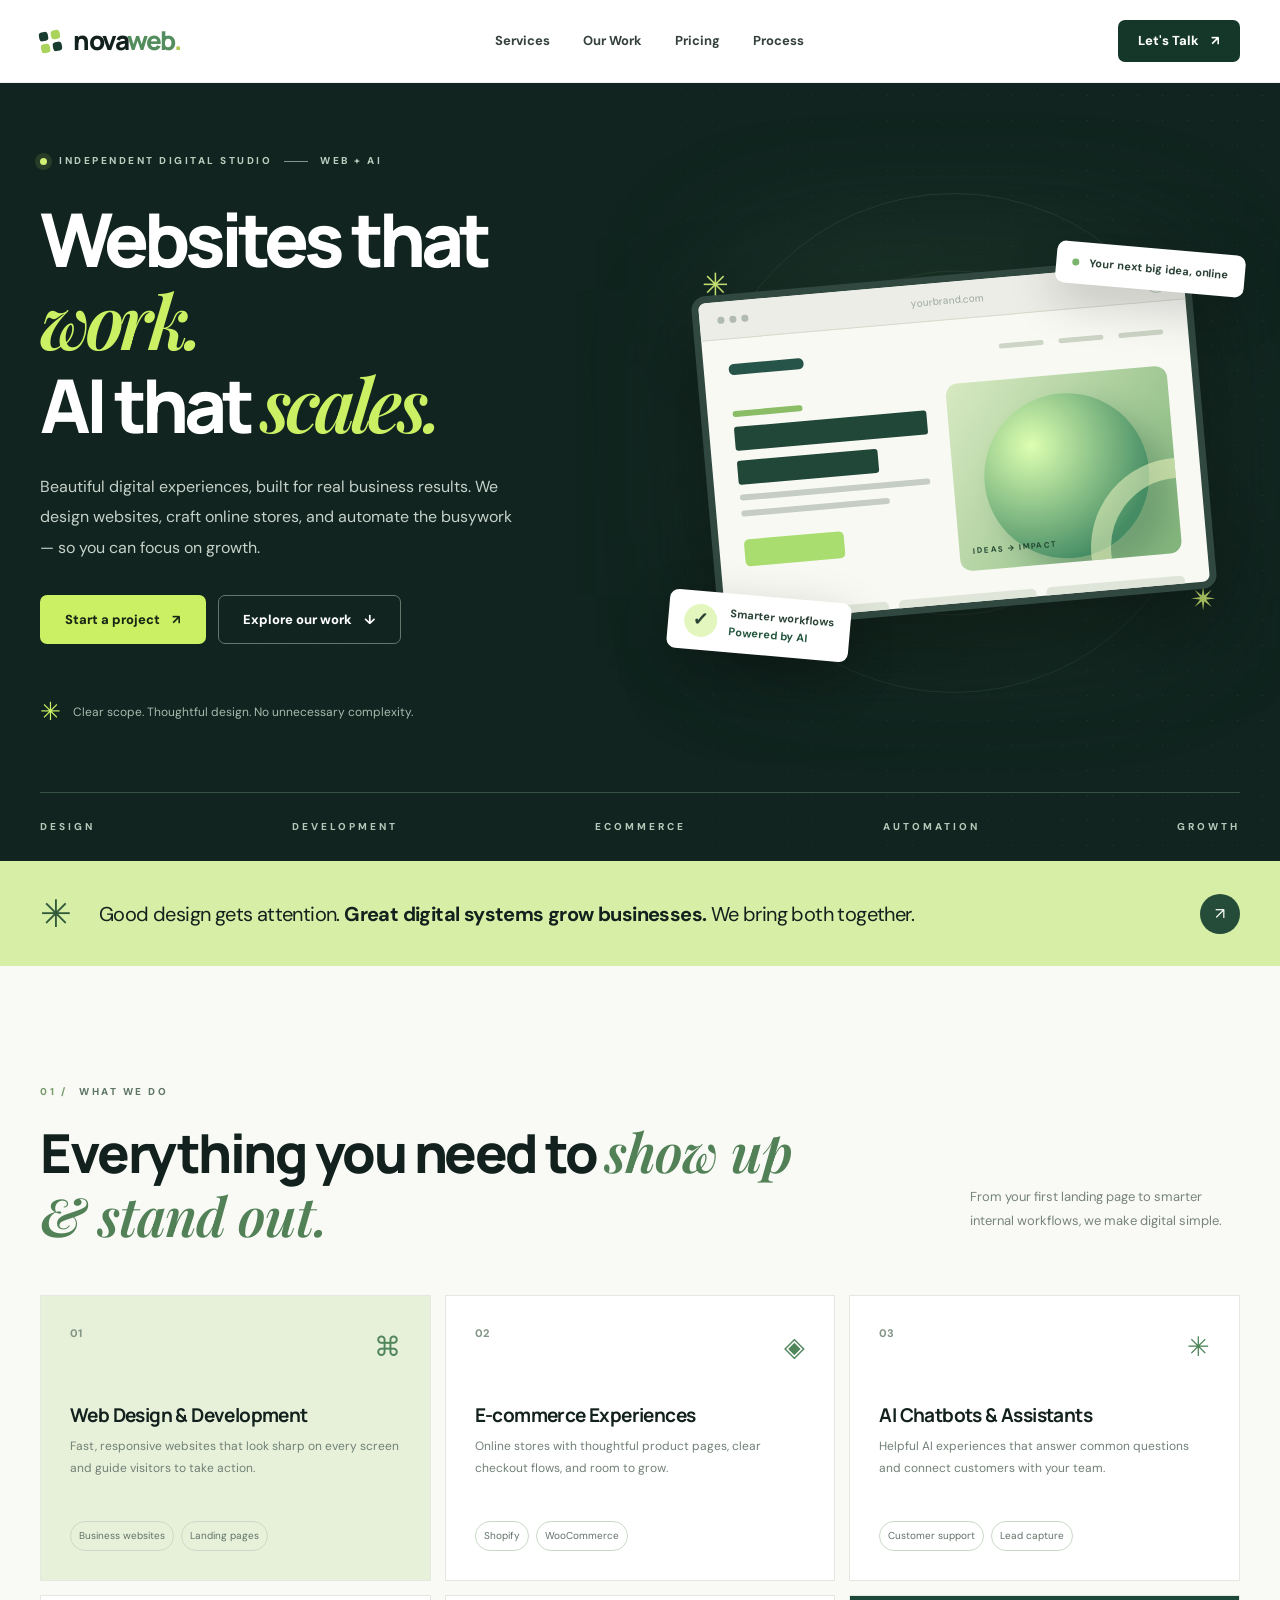
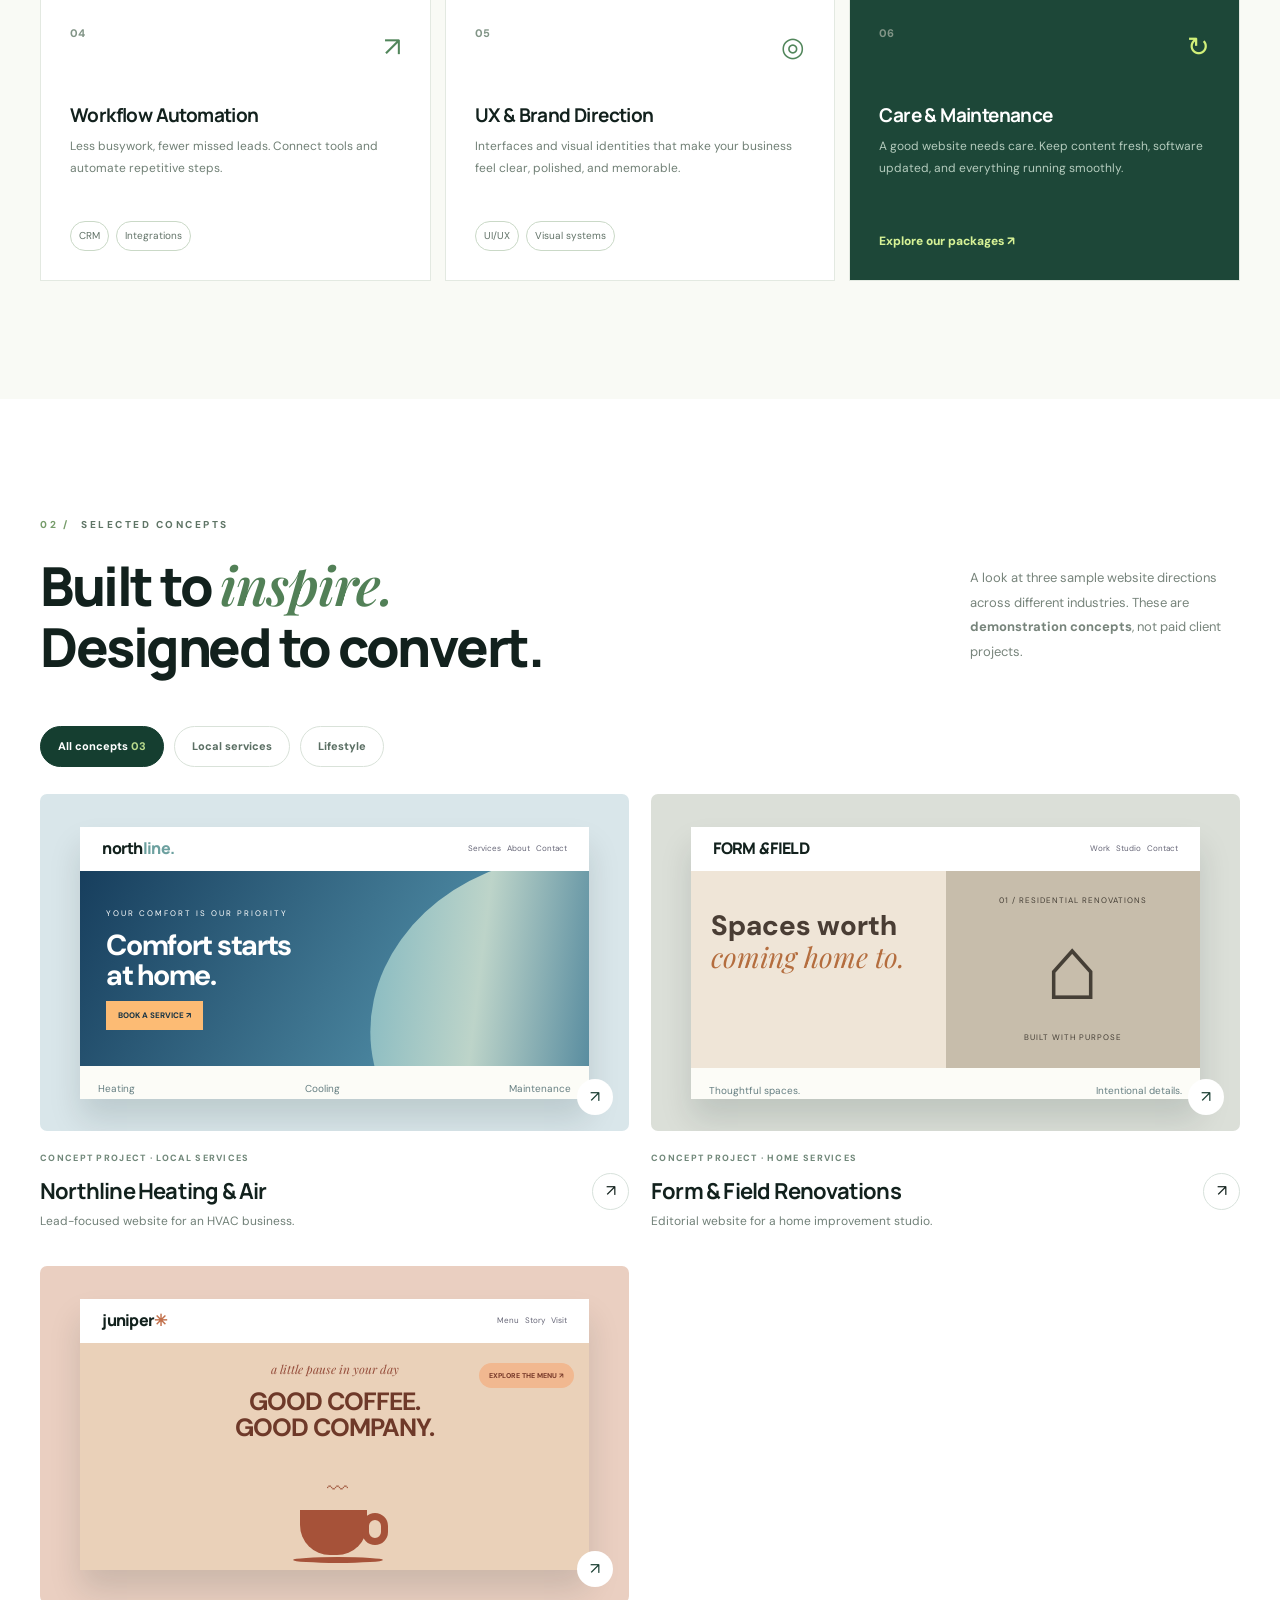
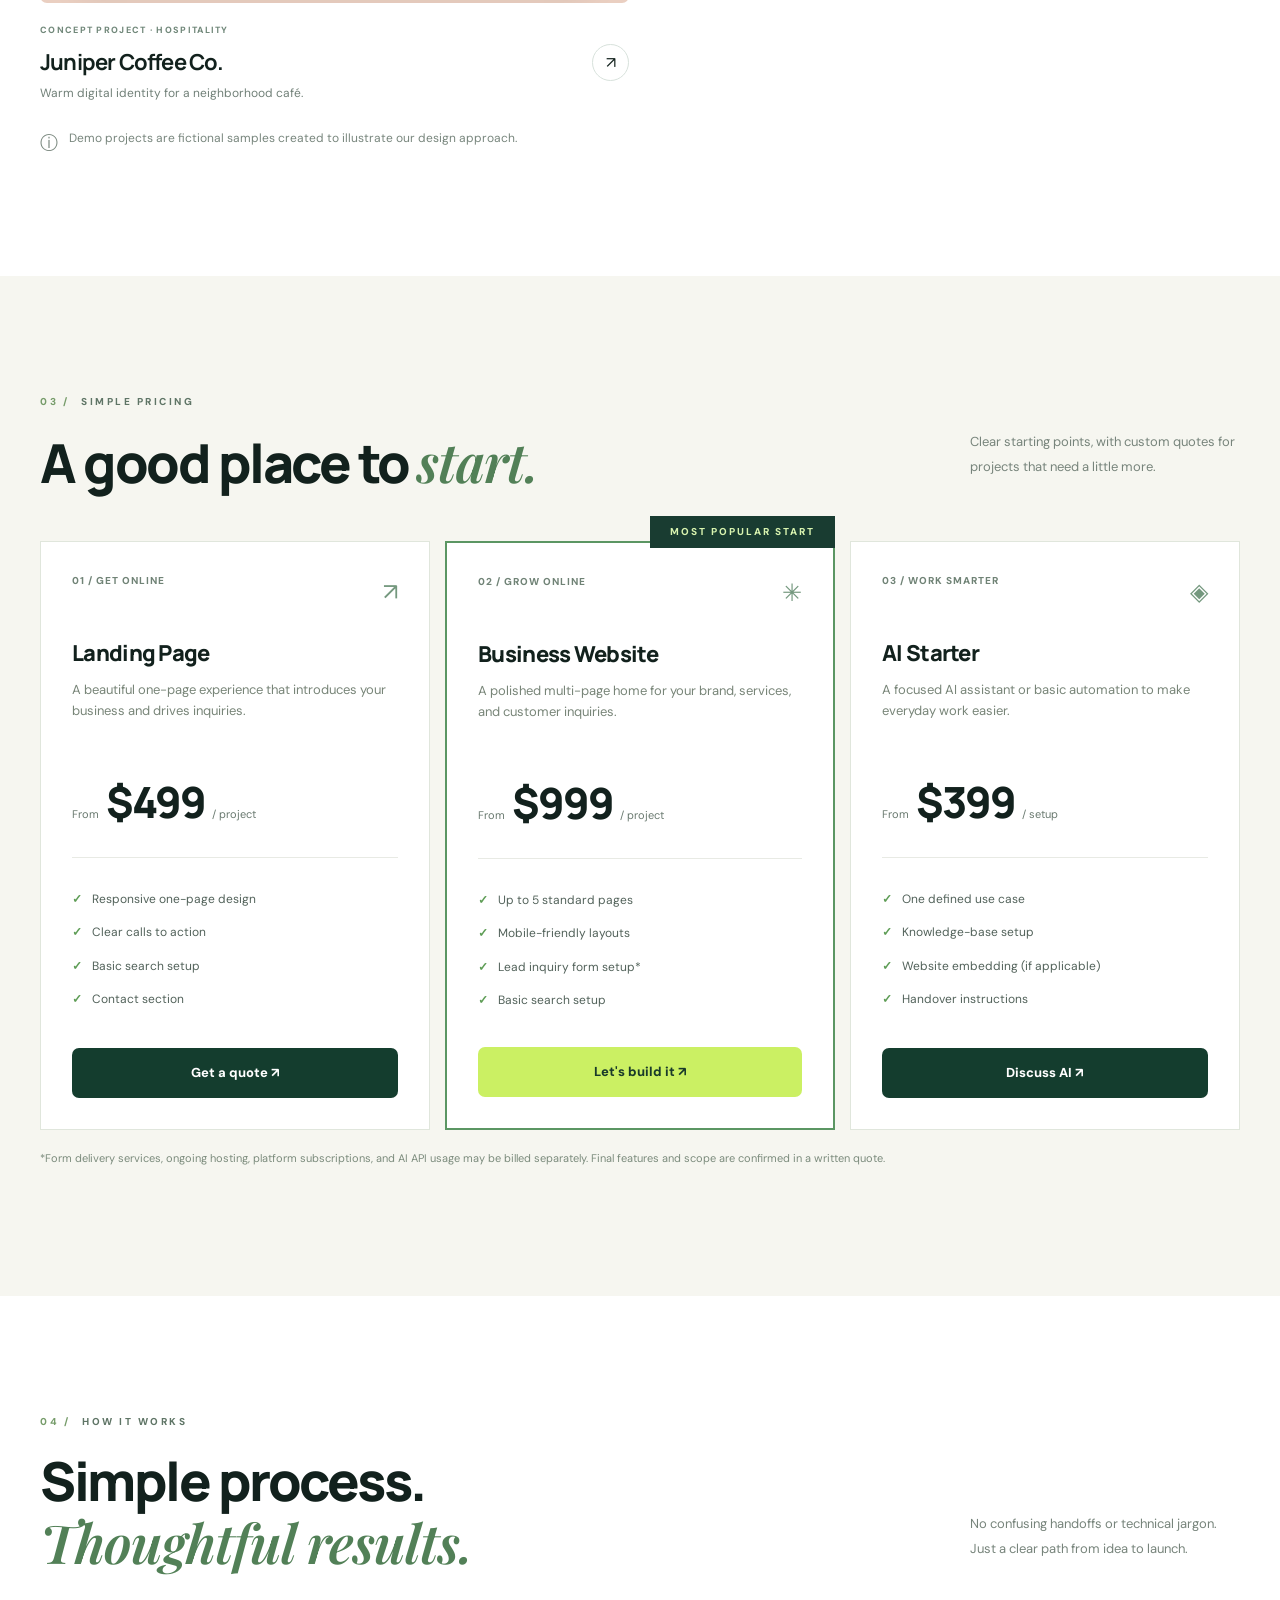
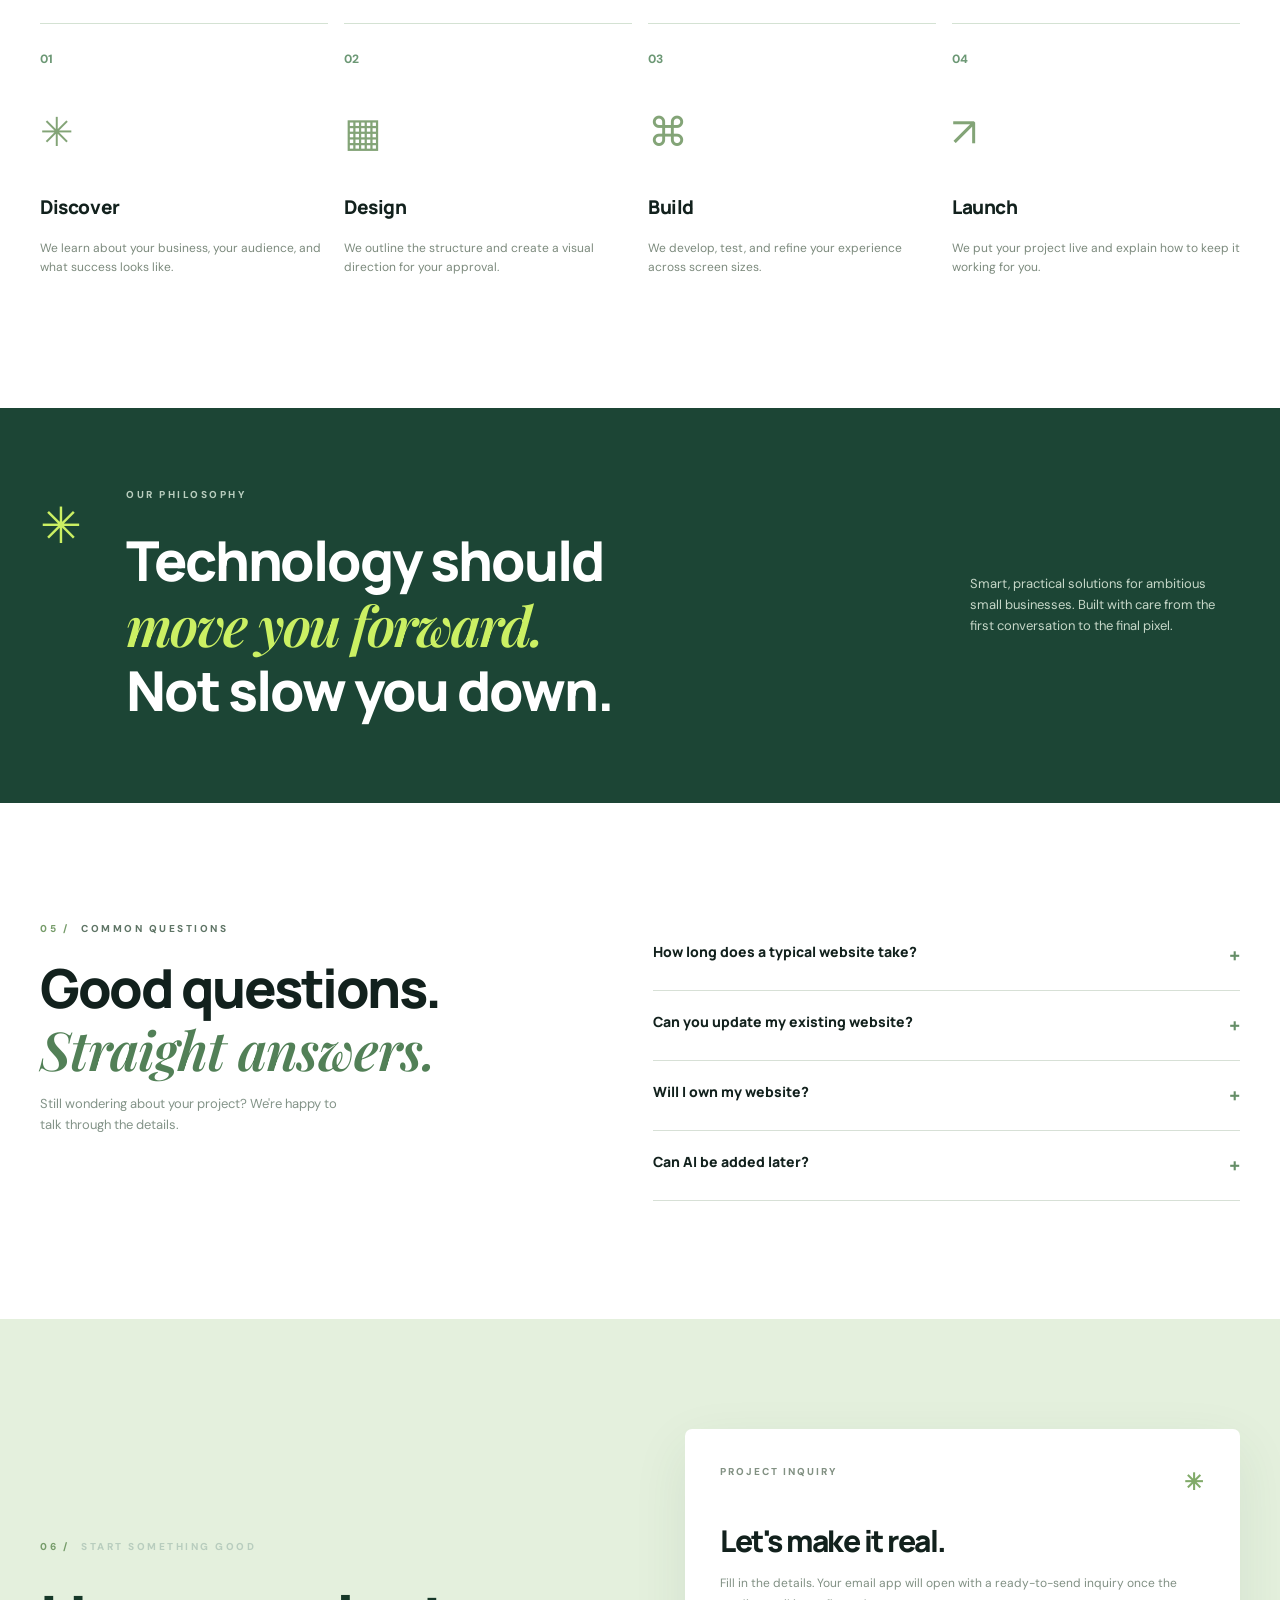
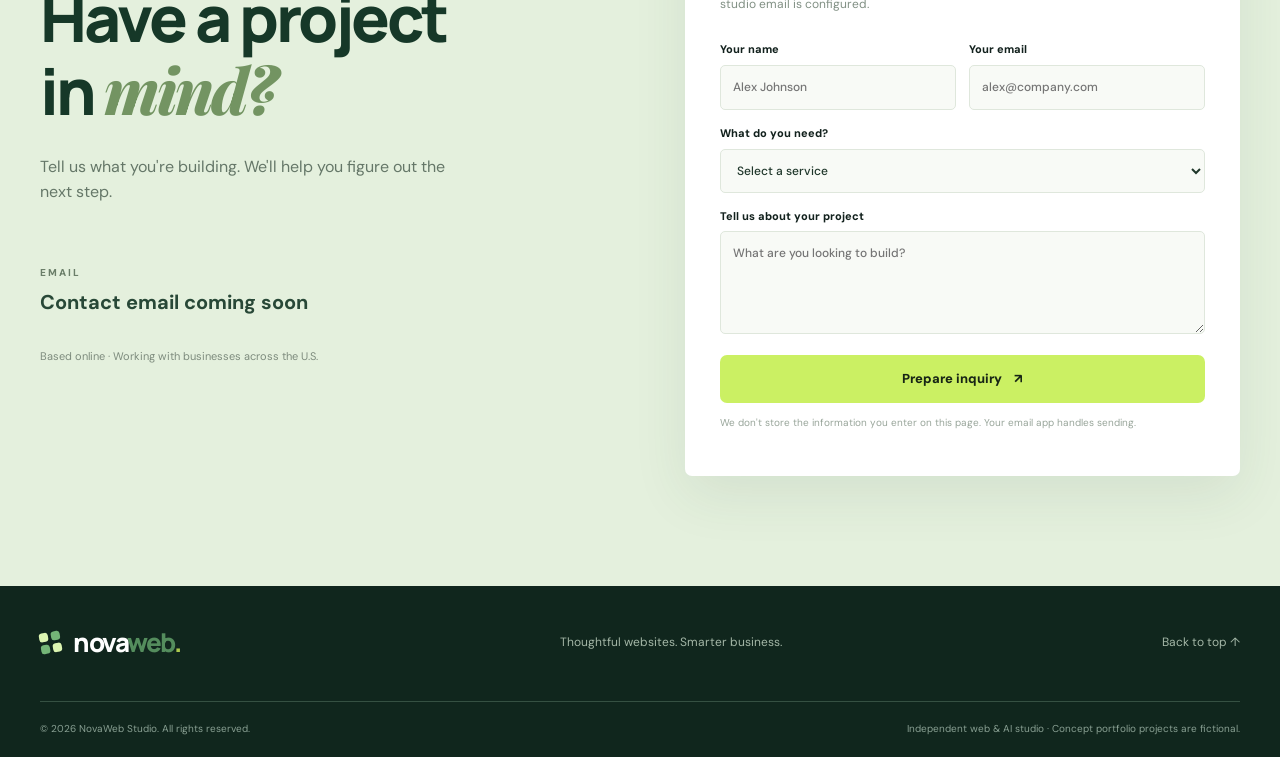
==== index.html @ a2decf8e "Add files via upload" ====
<!DOCTYPE html>
<html lang="en">
<head>
  <meta charset="UTF-8" />
  <meta name="viewport" content="width=device-width, initial-scale=1" />
  <meta name="theme-color" content="#10171a" />
  <meta name="description" content="NovaWeb Studio builds conversion-focused websites, e-commerce experiences, and thoughtful AI automations for growing businesses." />
  <meta property="og:title" content="NovaWeb Studio — Web Design & AI Solutions" />
  <meta property="og:description" content="Websites that work. AI that scales. Explore our services and concept portfolio." />
  <meta property="og:type" content="website" />
  <title>NovaWeb Studio — Web Design & AI Solutions</title>
  <link rel="icon" href="favicon.svg" type="image/svg+xml" />
  <link rel="stylesheet" href="styles.css" />
  <script src="studio-config.js" defer></script>
  <script src="script.js" defer></script>
</head>
<body>
  <a class="skip-link" href="#main">Skip to content</a>
  <header class="site-header" id="top">
    <div class="container header-inner">
      <a href="#top" class="brand" aria-label="NovaWeb Studio home">
        <span class="brand-mark" aria-hidden="true"><span></span><span></span><span></span><span></span></span>
        <span>nova<span class="brand-highlight">web</span><span class="brand-dot">.</span></span>
      </a>
      <nav class="desktop-nav" aria-label="Main navigation">
        <a href="#services">Services</a><a href="#work">Our Work</a><a href="#pricing">Pricing</a><a href="#process">Process</a>
      </nav>
      <a class="btn btn-dark btn-sm header-cta" href="#contact">Let's Talk <span aria-hidden="true">↗</span></a>
      <button class="menu-toggle" type="button" aria-controls="mobile-menu" aria-expanded="false" aria-label="Open navigation"><span></span><span></span><span></span></button>
    </div>
    <nav class="mobile-menu" id="mobile-menu" aria-label="Mobile navigation" hidden>
      <a href="#services">Services</a><a href="#work">Our Work</a><a href="#pricing">Pricing</a><a href="#process">Process</a><a href="#contact">Contact</a>
    </nav>
  </header>

  <main id="main">
    <section class="hero" aria-labelledby="hero-title">
      <div class="hero-noise"></div>
      <div class="container hero-grid">
        <div class="hero-copy">
          <div class="eyebrow eyebrow-light"><span class="pulse-dot"></span> INDEPENDENT DIGITAL STUDIO <span class="eyebrow-line"></span> WEB + AI</div>
          <h1 id="hero-title">Websites that <em>work.</em><br />AI that <em>scales.</em></h1>
          <p>Beautiful digital experiences, built for real business results. We design websites, craft online stores, and automate the busywork — so you can focus on growth.</p>
          <div class="hero-actions">
            <a class="btn btn-lime" href="#contact">Start a project <span aria-hidden="true">↗</span></a>
            <a class="btn btn-outline-light" href="#work">Explore our work <span aria-hidden="true">↓</span></a>
          </div>
          <div class="hero-proof"><span class="hero-proof-icon">✳</span><span>Clear scope. Thoughtful design. No unnecessary complexity.</span></div>
        </div>
        <div class="hero-art" aria-label="Illustration of a website and automation dashboard" role="img">
          <div class="orbit orbit-1"></div><div class="orbit orbit-2"></div><div class="art-glow"></div>
          <div class="floating-label label-one"><span class="small-dot"></span> Your next big idea, online</div>
          <div class="mock-browser">
            <div class="browser-top"><span class="browser-lights"><i></i><i></i><i></i></span><span class="browser-address">yourbrand.com</span><span class="browser-circle">↗</span></div>
            <div class="mock-body">
              <div class="mock-nav"><span class="mock-logo"></span><span></span><span></span><span></span></div>
              <div class="mock-main">
                <div class="mock-column"><div class="mock-kicker"></div><div class="mock-big-line"></div><div class="mock-big-line short"></div><div class="mock-caption"></div><div class="mock-caption small"></div><div class="mock-button"></div></div>
                <div class="mock-design"><div class="mock-sphere"></div><div class="mock-ring"></div><span class="mock-sticker">IDEAS → IMPACT</span></div>
              </div>
              <div class="mock-bottom"><span></span><span></span><span></span></div>
            </div>
          </div>
          <div class="floating-label label-two"><span class="check-circle">✓</span><span>Smarter workflows<br /><strong>Powered by AI</strong></span></div>
          <div class="art-small-star star-one">✳</div><div class="art-small-star star-two">✴</div>
        </div>
      </div>
      <div class="container hero-footer"><span>DESIGN</span><span>DEVELOPMENT</span><span>ECOMMERCE</span><span>AUTOMATION</span><span>GROWTH</span></div>
    </section>

    <section class="intro-strip" aria-label="Our approach"><div class="container intro-strip-inner"><span class="intro-asterisk">✳</span><p>Good design gets attention. <strong>Great digital systems grow businesses.</strong> We bring both together.</p><a href="#services" aria-label="Explore services">↗</a></div></section>

    <section class="section services" id="services" aria-labelledby="services-title">
      <div class="container"><div class="section-heading"><div><div class="eyebrow"><span class="section-index">01 /</span> WHAT WE DO</div><h2 id="services-title">Everything you need to <span class="serif-accent">show up & stand out.</span></h2></div><p>From your first landing page to smarter internal workflows, we make digital simple.</p></div>
        <div class="services-grid">
          <article class="service-card card-tint"><div class="service-top"><span class="service-num">01</span><span class="service-icon">⌘</span></div><h3>Web Design & Development</h3><p>Fast, responsive websites that look sharp on every screen and guide visitors to take action.</p><span class="service-tags"><span>Business websites</span><span>Landing pages</span></span></article>
          <article class="service-card"><div class="service-top"><span class="service-num">02</span><span class="service-icon">◈</span></div><h3>E-commerce Experiences</h3><p>Online stores with thoughtful product pages, clear checkout flows, and room to grow.</p><span class="service-tags"><span>Shopify</span><span>WooCommerce</span></span></article>
          <article class="service-card"><div class="service-top"><span class="service-num">03</span><span class="service-icon">✳</span></div><h3>AI Chatbots & Assistants</h3><p>Helpful AI experiences that answer common questions and connect customers with your team.</p><span class="service-tags"><span>Customer support</span><span>Lead capture</span></span></article>
          <article class="service-card"><div class="service-top"><span class="service-num">04</span><span class="service-icon">↗</span></div><h3>Workflow Automation</h3><p>Less busywork, fewer missed leads. Connect tools and automate repetitive steps.</p><span class="service-tags"><span>CRM</span><span>Integrations</span></span></article>
          <article class="service-card"><div class="service-top"><span class="service-num">05</span><span class="service-icon">◎</span></div><h3>UX & Brand Direction</h3><p>Interfaces and visual identities that make your business feel clear, polished, and memorable.</p><span class="service-tags"><span>UI/UX</span><span>Visual systems</span></span></article>
          <article class="service-card service-card-feature"><div class="service-top"><span class="service-num">06</span><span class="service-icon">↻</span></div><h3>Care & Maintenance</h3><p>A good website needs care. Keep content fresh, software updated, and everything running smoothly.</p><a href="#pricing">Explore our packages <span aria-hidden="true">↗</span></a></article>
        </div>
      </div>
    </section>

    <section class="section work-section" id="work" aria-labelledby="work-title">
      <div class="container"><div class="section-heading work-heading"><div><div class="eyebrow"><span class="section-index">02 /</span> SELECTED CONCEPTS</div><h2 id="work-title">Built to <span class="serif-accent">inspire.</span><br />Designed to convert.</h2></div><p>A look at three sample website directions across different industries. These are <strong>demonstration concepts</strong>, not paid client projects.</p></div>
      <div class="filter-bar" aria-label="Filter portfolio"><button class="filter-btn active" type="button" data-filter="all" aria-pressed="true">All concepts <span>03</span></button><button class="filter-btn" type="button" data-filter="service" aria-pressed="false">Local services</button><button class="filter-btn" type="button" data-filter="lifestyle" aria-pressed="false">Lifestyle</button></div>
      <div class="work-grid">
        <article class="project" data-category="service"><a href="demos/hvac.html" target="_blank" rel="noopener" class="project-visual visual-hvac" aria-label="Open Northline HVAC concept demo"><div class="preview-window"><div class="preview-nav"><span class="preview-logo">north<span>line.</span></span><span class="preview-links">Services &nbsp; About &nbsp; Contact</span></div><div class="preview-hvac-photo"><div class="preview-hvac-shape"></div><div class="preview-hvac-content"><span>YOUR COMFORT IS OUR PRIORITY</span><strong>Comfort starts<br />at home.</strong><span class="preview-pill">BOOK A SERVICE ↗</span></div></div><div class="preview-mini-footer"><span>Heating</span><span>Cooling</span><span>Maintenance</span></div></div><span class="project-go">↗</span></a><div class="project-meta"><div><div class="project-label">CONCEPT PROJECT · LOCAL SERVICES</div><h3>Northline Heating & Air</h3><p>Lead-focused website for an HVAC business.</p></div><a class="project-link" href="demos/hvac.html" target="_blank" rel="noopener" aria-label="Open Northline demo">↗</a></div></article>
        <article class="project" data-category="service"><a href="demos/contractor.html" target="_blank" rel="noopener" class="project-visual visual-builder" aria-label="Open Form & Field concept demo"><div class="preview-window contractor-window"><div class="preview-nav"><span class="preview-logo contractor-logo">FORM <em>&</em> FIELD</span><span class="preview-links">Work &nbsp; Studio &nbsp; Contact</span></div><div class="builder-preview"><div class="builder-big">Spaces worth<br /><i>coming home to.</i></div><div class="builder-box"><span>01 / RESIDENTIAL RENOVATIONS</span><span class="builder-drawing">⌂</span><span>BUILT WITH PURPOSE</span></div></div><div class="preview-mini-footer"><span>Thoughtful spaces.</span><span>Intentional details.</span></div></div><span class="project-go">↗</span></a><div class="project-meta"><div><div class="project-label">CONCEPT PROJECT · HOME SERVICES</div><h3>Form & Field Renovations</h3><p>Editorial website for a home improvement studio.</p></div><a class="project-link" href="demos/contractor.html" target="_blank" rel="noopener" aria-label="Open Form and Field demo">↗</a></div></article>
        <article class="project" data-category="lifestyle"><a href="demos/cafe.html" target="_blank" rel="noopener" class="project-visual visual-cafe" aria-label="Open Juniper Coffee concept demo"><div class="preview-window cafe-window"><div class="preview-nav"><span class="preview-logo cafe-logo">juniper<span>✳</span></span><span class="preview-links">Menu &nbsp; Story &nbsp; Visit</span></div><div class="cafe-preview"><span class="cafe-script">a little pause in your day</span><strong>GOOD COFFEE.<br />GOOD COMPANY.</strong><div class="cafe-cup"><div class="cafe-steam">〰</div><div class="cup-main"></div><div class="cup-handle"></div><div class="cup-saucer"></div></div><span class="cafe-pill">EXPLORE THE MENU ↗</span></div></div><span class="project-go">↗</span></a><div class="project-meta"><div><div class="project-label">CONCEPT PROJECT · HOSPITALITY</div><h3>Juniper Coffee Co.</h3><p>Warm digital identity for a neighborhood café.</p></div><a class="project-link" href="demos/cafe.html" target="_blank" rel="noopener" aria-label="Open Juniper demo">↗</a></div></article>
      </div>
      <div class="work-note"><span class="work-note-icon">ⓘ</span> Demo projects are fictional samples created to illustrate our design approach.</div></div>
    </section>

    <section class="section pricing-section" id="pricing" aria-labelledby="pricing-title"><div class="container"><div class="section-heading"><div><div class="eyebrow"><span class="section-index">03 /</span> SIMPLE PRICING</div><h2 id="pricing-title">A good place to <span class="serif-accent">start.</span></h2></div><p>Clear starting points, with custom quotes for projects that need a little more.</p></div>
        <div class="pricing-grid">
          <article class="price-card"><div class="price-top"><span class="price-category">01 / GET ONLINE</span><span class="price-icon">↗</span></div><h3>Landing Page</h3><p class="price-desc">A beautiful one-page experience that introduces your business and drives inquiries.</p><div class="price"><span>From</span><strong>$499</strong><span>/ project</span></div><ul><li>Responsive one-page design</li><li>Clear calls to action</li><li>Basic search setup</li><li>Contact section</li></ul><a href="#contact" class="btn btn-price">Get a quote ↗</a></article>
          <article class="price-card featured"><div class="featured-label">MOST POPULAR START</div><div class="price-top"><span class="price-category">02 / GROW ONLINE</span><span class="price-icon">✳</span></div><h3>Business Website</h3><p class="price-desc">A polished multi-page home for your brand, services, and customer inquiries.</p><div class="price"><span>From</span><strong>$999</strong><span>/ project</span></div><ul><li>Up to 5 standard pages</li><li>Mobile-friendly layouts</li><li>Lead inquiry form setup*</li><li>Basic search setup</li></ul><a href="#contact" class="btn btn-price btn-lime">Let's build it ↗</a></article>
          <article class="price-card"><div class="price-top"><span class="price-category">03 / WORK SMARTER</span><span class="price-icon">◈</span></div><h3>AI Starter</h3><p class="price-desc">A focused AI assistant or basic automation to make everyday work easier.</p><div class="price"><span>From</span><strong>$399</strong><span>/ setup</span></div><ul><li>One defined use case</li><li>Knowledge-base setup</li><li>Website embedding (if applicable)</li><li>Handover instructions</li></ul><a href="#contact" class="btn btn-price">Discuss AI ↗</a></article>
        </div><p class="pricing-footnote">*Form delivery services, ongoing hosting, platform subscriptions, and AI API usage may be billed separately. Final features and scope are confirmed in a written quote.</p>
      </div></section>

    <section class="section process-section" id="process" aria-labelledby="process-title"><div class="container"><div class="section-heading"><div><div class="eyebrow"><span class="section-index">04 /</span> HOW IT WORKS</div><h2 id="process-title">Simple process.<br /><span class="serif-accent">Thoughtful results.</span></h2></div><p>No confusing handoffs or technical jargon. Just a clear path from idea to launch.</p></div><div class="steps-grid">
      <div class="step"><span class="step-number">01</span><span class="step-symbol">✳</span><h3>Discover</h3><p>We learn about your business, your audience, and what success looks like.</p></div>
      <div class="step"><span class="step-number">02</span><span class="step-symbol">▦</span><h3>Design</h3><p>We outline the structure and create a visual direction for your approval.</p></div>
      <div class="step"><span class="step-number">03</span><span class="step-symbol">⌘</span><h3>Build</h3><p>We develop, test, and refine your experience across screen sizes.</p></div>
      <div class="step"><span class="step-number">04</span><span class="step-symbol">↗</span><h3>Launch</h3><p>We put your project live and explain how to keep it working for you.</p></div>
    </div></div></section>

    <section class="statement-section"><div class="container statement-inner"><span class="statement-decoration">✳</span><div><div class="eyebrow eyebrow-light">OUR PHILOSOPHY</div><h2>Technology should<br /><em>move you forward.</em><br />Not slow you down.</h2></div><p>Smart, practical solutions for ambitious small businesses. Built with care from the first conversation to the final pixel.</p></div></section>

    <section class="section faq-section" id="faq"><div class="container faq-grid"><div><div class="eyebrow"><span class="section-index">05 /</span> COMMON QUESTIONS</div><h2>Good questions.<br /><span class="serif-accent">Straight answers.</span></h2><p>Still wondering about your project? We're happy to talk through the details.</p></div><div class="faq-items"><details><summary>How long does a typical website take? <span>+</span></summary><p>A basic landing page may take around 1–2 weeks after we receive your content and feedback. A larger website needs more time. The actual timeline is confirmed before work starts.</p></details><details><summary>Can you update my existing website? <span>+</span></summary><p>Yes. We can review your current setup and propose improvements, redesigns, or maintenance work.</p></details><details><summary>Will I own my website? <span>+</span></summary><p>Ownership, hosting, licenses, and access are agreed upon before the project begins. We aim for transparent handovers.</p></details><details><summary>Can AI be added later? <span>+</span></summary><p>Often, yes. We can start with a website and explore AI assistants or automations when there is a clear business use case.</p></details></div></div></section>

    <section class="contact-section" id="contact" aria-labelledby="contact-title"><div class="container contact-grid"><div class="contact-copy"><div class="eyebrow eyebrow-light"><span class="section-index">06 /</span> START SOMETHING GOOD</div><h2 id="contact-title">Have a project<br />in <em>mind?</em></h2><p>Tell us what you're building. We'll help you figure out the next step.</p><div class="contact-detail"><span class="contact-detail-label">EMAIL</span><a class="contact-email" data-studio-email href="#contact">Contact email coming soon</a></div><div class="contact-small">Based online · Working with businesses across the U.S.</div></div>
      <div class="contact-form-card"><div class="form-top"><span>PROJECT INQUIRY</span><span>✳</span></div><h3>Let's make it real.</h3><p class="form-explainer">Fill in the details. Your email app will open with a ready-to-send inquiry once the studio email is configured.</p><form id="inquiry-form" novalidate><div class="field-grid"><label>Your name <input type="text" name="name" placeholder="Alex Johnson" required maxlength="120" autocomplete="name" /></label><label>Your email <input type="email" name="email" placeholder="alex@company.com" required maxlength="254" autocomplete="email" /></label></div><label>What do you need? <select name="service" required><option value="">Select a service</option><option>Business website</option><option>Landing page</option><option>E-commerce</option><option>AI chatbot</option><option>Automation</option><option>Other / not sure</option></select></label><label>Tell us about your project <textarea name="details" rows="4" placeholder="What are you looking to build?" required maxlength="3000"></textarea></label><button type="submit" class="btn btn-lime form-submit">Prepare inquiry <span aria-hidden="true">↗</span></button><div class="form-status" id="form-status" role="status" aria-live="polite"></div></form><p class="form-disclaimer">We don't store the information you enter on this page. Your email app handles sending.</p></div></div></section>
  </main>

  <footer class="site-footer"><div class="container footer-top"><a href="#top" class="brand brand-footer"><span class="brand-mark" aria-hidden="true"><span></span><span></span><span></span><span></span></span><span>nova<span class="brand-highlight">web</span><span class="brand-dot">.</span></span></a><span>Thoughtful websites. Smarter business.</span><a href="#top" class="back-top">Back to top ↑</a></div><div class="container footer-bottom"><span>© <span id="year">2026</span> NovaWeb Studio. All rights reserved.</span><span>Independent web & AI studio · Concept portfolio projects are fictional.</span></div></footer>
</body>
</html>
---- styles.css ----
@import url('https://fonts.googleapis.com/css2?family=DM+Sans:wght@400;500;600;700;800&family=Manrope:wght@400;500;600;700;800&family=Playfair+Display:ital,wght@1,600&display=swap');
:root{--ink:#12211d;--muted:#63716d;--border:#dce1dd;--cream:#f6f6f0;--lime:#cbf063;--green:#21493d;--dark:#11241f;--white:#fff;--max:1200px}*{box-sizing:border-box}html{scroll-behavior:smooth}body{margin:0;background:#fff;color:var(--ink);font-family:'DM Sans',Arial,sans-serif;font-size:16px;line-height:1.6;-webkit-font-smoothing:antialiased}a{color:inherit;text-decoration:none}button,input,select,textarea{font:inherit}button{cursor:pointer}button:focus-visible,a:focus-visible,input:focus-visible,textarea:focus-visible,select:focus-visible{outline:3px solid #73a9f4;outline-offset:3px}img{max-width:100%}.container{width:min(var(--max),calc(100% - 72px));margin:auto}.skip-link{position:absolute;top:-60px;left:20px;z-index:100;background:var(--lime);padding:12px}.skip-link:focus{top:10px}.site-header{position:sticky;top:0;z-index:30;background:#fff;transition:box-shadow .25s;border-bottom:1px solid #edf0ec}.header-scrolled{box-shadow:0 8px 30px #11241f15}.header-inner{min-height:82px;display:flex;justify-content:space-between;align-items:center;gap:36px}.brand{display:inline-flex;align-items:center;gap:12px;font-family:Manrope,sans-serif;letter-spacing:-1.5px;font-size:26px;font-weight:800}.brand-highlight{color:#548d5d}.brand-dot{color:#adc94e}.brand-mark{display:grid;grid-template-columns:repeat(2,9px);gap:3px;transform:rotate(-10deg)}.brand-mark span{background:#193c30;width:9px;height:9px;border-radius:3px}.brand-mark span:nth-child(2),.brand-mark span:nth-child(3){background:#a9d35b}.desktop-nav{display:flex;gap:33px;align-items:center;color:#35413e;font-size:13px;font-weight:700}.desktop-nav a:hover,.back-top:hover{color:#548d5d}.btn{display:inline-flex;align-items:center;justify-content:center;gap:12px;padding:16px 24px;border:1px solid transparent;border-radius:7px;font-size:13px;line-height:1.2;font-weight:800;transition:transform .2s,background .2s}.btn:hover{transform:translateY(-2px)}.btn-sm{padding:12px 19px}.btn-dark{color:white;background:#143729}.btn-lime{color:#172515;background:var(--lime)}.btn-outline-light{border-color:#65766d;color:white}.menu-toggle{display:none;background:none;border:0;width:34px;height:34px;flex-direction:column;gap:5px;justify-content:center}.menu-toggle span{display:block;width:25px;height:2px;background:#173b2e}.mobile-menu{display:flex;flex-direction:column;padding:8px 6%;border-top:1px solid #e8eae4;background:white}.mobile-menu[hidden]{display:none!important}.mobile-menu a{padding:13px 8px;border-bottom:1px solid #e8eae4;font-weight:600}.hero{position:relative;background:var(--dark);color:white;overflow:hidden}.hero-noise{position:absolute;inset:0;opacity:.16;pointer-events:none;background-image:radial-gradient(#91b28a .75px,transparent .75px);background-size:25px 25px;mask-image:linear-gradient(to right,transparent,black)}.hero-grid{min-height:630px;display:grid;grid-template-columns:1.03fr 1fr;align-items:center;gap:38px;position:relative;padding-top:70px;padding-bottom:60px}.eyebrow{font-size:10px;font-weight:800;letter-spacing:2.5px;text-transform:uppercase;color:#5f7566;display:flex;gap:12px;align-items:center}.eyebrow-light{color:#b8cdbe}.pulse-dot,.small-dot{display:inline-block;width:7px;height:7px;border-radius:50%;background:#d2f073;box-shadow:0 0 0 5px #bad96222}.eyebrow-line{height:1px;background:#82968c;width:24px}.hero h1{font-family:Manrope,sans-serif;max-width:730px;line-height:1.09;letter-spacing:-4.8px;font-weight:800;font-size:clamp(54px,5.8vw,83px);margin:30px 0 26px}.hero h1 em,.statement-section h2 em{font-family:'Playfair Display',serif;font-weight:600;color:var(--lime)}.hero-copy>p{color:#c5d1c9;max-width:485px;line-height:1.9;font-size:16px}.hero-actions{display:flex;gap:12px;flex-wrap:wrap;margin-top:32px}.hero-proof{display:flex;align-items:center;gap:12px;color:#a9b9ae;font-size:12px;margin-top:48px}.hero-proof-icon{font-size:25px;color:var(--lime)}.hero-art{height:435px;position:relative;display:flex;align-items:center;justify-content:center}.orbit{position:absolute;width:500px;height:500px;border:1px solid #a8d2971b;border-radius:50%;left:50%;top:50%;transform:translate(-50%,-50%)}.orbit-2{width:345px;height:345px}.art-glow{position:absolute;inset:15%;background:#4f8d6260;filter:blur(80px)}.mock-browser{width:min(100%,500px);height:335px;border:7px solid #304840;background:#f8f9f3;border-radius:14px;box-shadow:0 30px 90px #0008;transform:rotate(-5deg);z-index:2;overflow:hidden}.browser-top{height:38px;background:#ecede6;border-bottom:1px solid #d6dacb;display:flex;align-items:center;justify-content:space-between;padding:0 18px;color:#53625b}.browser-lights{display:flex;gap:5px}.browser-lights i{width:7px;height:7px;background:#b1bbb0;border-radius:100%}.browser-address{font-size:10px;color:#9ca89d}.browser-circle{border:1px solid #b9cabc;width:20px;height:20px;border-radius:50%;text-align:center;font-size:12px}.mock-body{padding:25px}.mock-nav{display:flex;align-items:center;gap:15px;margin-bottom:28px}.mock-nav span:not(:first-child){height:5px;width:45px;background:#cdd5c6;border-radius:9px}.mock-logo{height:11px;width:75px;background:#275448;display:block;border-radius:5px;margin-right:auto}.mock-main{display:grid;grid-template-columns:1fr 1.1fr;gap:13px}.mock-column{display:flex;flex-direction:column;gap:10px;padding-top:8px}.mock-kicker{background:#8bbd67;height:6px;width:70px;border-radius:10px}.mock-big-line{background:#214739;height:24px;width:96%;border-radius:3px}.mock-big-line.short{width:70%}.mock-caption{background:#c6cec3;height:6px;width:95%;border-radius:5px}.mock-caption.small{width:74%}.mock-button{height:27px;width:100px;background:#aadd70;border-radius:5px;margin-top:13px}.mock-design{height:188px;background:linear-gradient(125deg,#d7e9c1,#83b67b);border-radius:12px;position:relative;overflow:hidden}.mock-sphere{position:absolute;width:165px;height:165px;left:14%;top:10%;border-radius:50%;background:radial-gradient(circle at 30% 30%,#ddffb1,#458c64 75%);box-shadow:20px 20px 30px #0a3f3540}.mock-ring{position:absolute;border:20px solid #f1f5c18a;border-radius:50%;width:180px;height:180px;right:-40%;bottom:-45%}.mock-sticker{position:absolute;bottom:13px;left:13px;font-size:8px;color:#274c36;letter-spacing:1.5px;font-weight:800}.mock-bottom{display:flex;gap:10px;margin-top:23px}.mock-bottom span{height:11px;background:#e0e5d9;border-radius:5px;flex:1}.floating-label{position:absolute;z-index:5;background:#fff;color:#2a4235;border-radius:9px;box-shadow:0 15px 50px #0003;font-size:11px;font-weight:700;padding:12px 16px}.label-one{top:23px;right:-5px;transform:rotate(5deg);display:flex;align-items:center;gap:10px}.small-dot{background:#79b66b;box-shadow:none}.label-two{bottom:5px;left:0;display:flex;gap:12px;align-items:center;transform:rotate(5deg)}.label-two strong{color:#24563e}.check-circle{display:grid;place-items:center;width:33px;height:33px;border-radius:50%;background:#e2f6bd;font-size:19px}.art-small-star{position:absolute;color:#d0ed78;font-size:32px}.star-one{left:6%;top:8%}.star-two{right:4%;bottom:8%}.hero-footer{position:relative;min-height:69px;border-top:1px solid #355244;display:flex;justify-content:space-between;align-items:center;color:#b5c8b9;font-size:10px;letter-spacing:3px;font-weight:800}.intro-strip{background:#d6eea5}.intro-strip-inner{min-height:105px;display:flex;align-items:center;gap:27px}.intro-asterisk{font-size:38px;color:#31593a}.intro-strip p{margin:0;font-size:20px;letter-spacing:-.6px;flex:1}.intro-strip a{background:#254c38;color:white;width:40px;height:40px;display:grid;place-items:center;border-radius:50%}.section{padding:118px 0}.section-heading{display:flex;align-items:end;justify-content:space-between;gap:40px;margin-bottom:48px}.section-heading>div{max-width:770px}.section-heading>p{max-width:270px;font-size:13px;color:#77847b;line-height:1.9}.section h2,.faq-section h2{font-family:Manrope,sans-serif;font-size:clamp(35px,4.2vw,61px);line-height:1.14;letter-spacing:-2.5px;margin:20px 0 0;font-weight:800}.serif-accent{font-family:'Playfair Display',serif;color:#528057;font-style:italic;font-weight:600;letter-spacing:-1px}.section-index{color:#769c6a}.services{background:#f9faf5}.services-grid{display:grid;grid-template-columns:repeat(3,1fr);gap:14px}.service-card{background:white;border:1px solid #e3e9e1;min-height:286px;padding:29px;display:flex;flex-direction:column;transition:transform .2s,box-shadow .2s}.service-card:hover{transform:translateY(-5px);box-shadow:0 20px 40px #22463112}.service-card.card-tint{background:#e7f1da}.service-card-feature{background:#1d4738;color:white}.service-top,.price-top{display:flex;justify-content:space-between;align-items:start}.service-num{font-size:11px;color:#829587;font-weight:800}.service-icon{font-size:27px;color:#51865b}.service-card-feature .service-icon{color:#d1f079}.service-card h3{font-family:Manrope;font-size:19px;letter-spacing:-.6px;line-height:1.3;margin:35px 0 8px}.service-card p{color:#718076;font-size:12px;line-height:1.8;margin:0}.service-card-feature p{color:#b4cbbd}.service-tags{margin-top:auto;display:flex;gap:7px;flex-wrap:wrap;padding-top:20px}.service-tags span{font-size:10px;border:1px solid #cad9c7;padding:6px 8px;border-radius:30px;color:#617267}.service-card-feature a{margin-top:auto;font-size:12px;color:#d7f296;font-weight:800}.work-section{background:#fff}.filter-bar{display:flex;gap:10px;margin-bottom:27px;flex-wrap:wrap}.filter-btn{border:1px solid #d9e2d9;background:white;padding:11px 17px;border-radius:40px;font-size:11px;font-weight:800;color:#5b6f64}.filter-btn.active{background:#153e30;color:white;border-color:#153e30}.filter-btn span{color:#b9da8d}.work-grid{display:grid;grid-template-columns:repeat(2,1fr);gap:35px 22px}.project[hidden]{display:none}.project-visual{height:337px;display:flex;align-items:center;justify-content:center;overflow:hidden;position:relative;border-radius:7px;padding:24px}.visual-hvac{background:#d9e6ea}.visual-builder{background:#dbdfd8}.visual-cafe{background:#eacfc1}.preview-window{width:94%;height:94%;background:#fcfcf7;box-shadow:0 20px 30px #0a211b22;overflow:hidden}.preview-nav{height:44px;display:flex;justify-content:space-between;align-items:center;padding:0 22px;background:#fff}.preview-logo{font-family:Manrope;font-weight:800;font-size:16px;letter-spacing:-.7px}.preview-logo span{color:#6ca09f}.preview-links{font-size:8px;color:#667}.preview-hvac-photo{height:195px;background:linear-gradient(120deg,#173e5d,#63a8bf);position:relative;overflow:hidden}.preview-hvac-shape{position:absolute;border-radius:70% 0 0 0;width:53%;height:120%;right:-8%;bottom:-20%;background:linear-gradient(110deg,#78b3bf,#bdd4c9 45%,#24678a);transform:rotate(-13deg)}.preview-hvac-content{position:relative;display:flex;flex-direction:column;gap:10px;justify-content:center;height:100%;padding:26px;color:white}.preview-hvac-content>span:first-child{font-size:8px;letter-spacing:2px}.preview-hvac-content strong{font-size:29px;line-height:1.05;letter-spacing:-1.3px}.preview-pill{background:#fcbb74;color:#1c3645;padding:8px 12px;font-size:8px;font-weight:800;width:max-content}.preview-mini-footer{padding:15px 18px;display:flex;gap:15px;justify-content:space-between;font-size:10px;color:#667f82}.contractor-logo span{color:#d59a6f}.builder-preview{height:197px;background:#efe5d7;display:grid;grid-template-columns:1fr 1fr;overflow:hidden}.builder-big{padding:40px 20px;font-size:28px;line-height:1.1;font-weight:800;color:#493d34}.builder-big i{font-family:'Playfair Display',serif;font-weight:400;color:#b46d3e}.builder-box{background:#c7bdab;display:flex;flex-direction:column;justify-content:space-around;align-items:center;padding:15px;text-align:center;color:#453f36;font-size:8px;letter-spacing:1px}.builder-drawing{font-size:90px;line-height:1}.cafe-window{background:#fff7e9}.cafe-logo span{color:#c2704b}.cafe-preview{background:#ead1b9;min-height:240px;position:relative;text-align:center;padding:17px}.cafe-script{display:block;font-family:'Playfair Display',serif;color:#954d3b;font-style:italic;font-size:12px}.cafe-preview strong{display:block;font-size:25px;line-height:1.06;letter-spacing:-1px;color:#6e3929;margin:10px auto}.cafe-cup{width:80px;height:73px;position:absolute;bottom:17px;left:calc(50% - 40px)}.cafe-steam{position:absolute;top:-20px;left:32px;font-size:21px;color:#a35e44}.cup-main{width:67px;height:45px;background:#a65239;border-radius:0 0 30px 30px;position:absolute;left:5px;top:17px}.cup-handle{border:7px solid #a65239;border-radius:40px;width:26px;height:32px;position:absolute;right:-13px;top:20px}.cup-saucer{width:90px;height:6px;background:#a65239;border-radius:50%;position:absolute;bottom:3px;left:-2px}.cafe-pill{position:absolute;top:20px;right:15px;background:#f1b890;padding:7px 10px;border-radius:15px;font-size:7px;color:#793b2b;font-weight:800}.project-go{position:absolute;right:16px;bottom:16px;width:36px;height:36px;border-radius:50%;display:grid;place-items:center;background:white;color:#193e32}.project-meta{display:flex;justify-content:space-between;align-items:center;margin-top:20px}.project-label{font-size:9px;letter-spacing:1.3px;color:#71887a;font-weight:800}.project-meta h3{font-family:Manrope;margin:8px 0 3px;letter-spacing:-.8px;font-size:22px}.project-meta p{font-size:12px;color:#718078;margin:0}.project-link{width:37px;height:37px;border:1px solid #d8e2dc;border-radius:50%;display:grid;place-items:center}.work-note{margin-top:26px;display:flex;gap:11px;color:#78867d;font-size:12px}.work-note-icon{font-size:18px}.pricing-section{background:#f6f6f0}.pricing-grid{display:grid;grid-template-columns:repeat(3,1fr);gap:15px}.price-card{padding:31px;display:flex;flex-direction:column;background:white;border:1px solid #e0e6dc;position:relative}.price-card.featured{border:2px solid #5b9663}.featured-label{background:#193c31;color:#d8f3af;font-size:10px;letter-spacing:2px;padding:8px 20px;position:absolute;right:-2px;top:-27px;font-weight:800}.price-category{font-size:10px;color:#708376;letter-spacing:1px;font-weight:800}.price-icon{font-size:24px;color:#74987e}.price-card h3{font:800 22px Manrope;letter-spacing:-.7px;margin:27px 0 12px}.price-desc{color:#788578;font-size:13px;margin:0;min-height:72px}.price{margin:20px 0;border-bottom:1px solid #e8eae4;padding-bottom:26px;display:flex;align-items:baseline;gap:7px}.price span{font-size:11px;color:#69796f}.price strong{font:800 43px Manrope;letter-spacing:-2px}.price-card ul{list-style:none;margin:5px 0 30px;padding:0;flex:1}.price-card li{color:#52625a;font-size:12px;padding:7px 0}.price-card li:before{content:'✓';display:inline-block;color:#5e9d56;margin-right:10px;font-weight:800}.btn-price{background:#143d2e;color:white;width:100%}.btn-price.btn-lime{color:#193a2a;background:var(--lime)}.pricing-footnote{font-size:11px;color:#7b8b7c;margin-top:20px}.process-section{background:white}.steps-grid{display:grid;grid-template-columns:repeat(4,1fr);gap:16px}.step{border-top:1px solid #d4e2d3;padding-top:21px}.step-number{color:#6c9875;font-size:12px;font-weight:800}.step-symbol{display:block;font-size:40px;color:#83a477;margin:30px 0}.step h3{font:800 19px Manrope;letter-spacing:-.4px}.step p{font-size:12px;color:#7c8a7d}.statement-section{background:#1c4535;color:#fff}.statement-inner{min-height:395px;padding-top:78px;padding-bottom:78px;display:grid;grid-template-columns:60px 1fr 270px;gap:26px;align-items:center}.statement-decoration{font-size:50px;color:var(--lime);align-self:start}.statement-section h2{font:800 clamp(32px,4.3vw,65px)/1.16 Manrope;letter-spacing:-2px;margin:26px 0 0}.statement-inner>p{color:#c6d7c8;font-size:13px}.faq-grid{display:grid;grid-template-columns:1fr 1.1fr;gap:80px}.faq-grid>div>p{font-size:13px;color:#839388;max-width:300px}.faq-items details{border-bottom:1px solid #d7e0d6;padding:21px 0}.faq-items summary{list-style:none;font:800 14px Manrope;display:flex;justify-content:space-between;gap:18px;cursor:pointer}.faq-items summary::-webkit-details-marker{display:none}.faq-items summary span{font-size:20px;color:#658e67}.faq-items details p{font-size:12px;color:#758479;line-height:1.9}.contact-section{background:#e4f0dd;padding:110px 0}.contact-grid{display:grid;grid-template-columns:1fr 1fr;gap:90px;align-items:center}.contact-copy h2{font:800 clamp(45px,5vw,72px)/1.12 Manrope;letter-spacing:-3px;margin:27px 0;color:#163828}.contact-copy h2 em{font-family:'Playfair Display',serif;color:#739462}.contact-copy>p{max-width:410px;color:#657768}.contact-detail{display:flex;flex-direction:column;margin-top:60px;gap:5px}.contact-detail-label{font-size:10px;letter-spacing:2px;font-weight:800;color:#6b7e69}.contact-email{font-size:20px;font-weight:700;color:#284837;overflow-wrap:anywhere}.contact-small{font-size:11px;color:#7d8b7d;margin-top:30px}.contact-form-card{padding:35px;background:white;box-shadow:0 19px 55px #2b533b17;border-radius:7px}.form-top{display:flex;justify-content:space-between;font-size:10px;font-weight:800;letter-spacing:2px;color:#829183}.form-top span:last-child{font-size:23px;color:#81aa69}.contact-form-card h3{font:800 30px Manrope;letter-spacing:-1.5px;margin:20px 0 5px}.form-explainer{font-size:12px;color:#819084;line-height:1.7}.contact-form-card form{margin-top:27px}.field-grid{display:grid;grid-template-columns:repeat(2,1fr);gap:13px}.contact-form-card label{display:flex;flex-direction:column;gap:6px;font-size:11px;font-weight:800;margin-bottom:15px}.contact-form-card input,.contact-form-card textarea,.contact-form-card select{background:#f8faf6;border:1px solid #dfe7dc;padding:12px;border-radius:5px;min-width:0;color:#20372b;font-size:12px;font-weight:500}.contact-form-card textarea{resize:vertical}.form-submit{width:100%;border:none;margin-top:6px}.form-status{font-size:12px;margin-top:12px;color:#425a45}.form-status.warning{color:#9c612b}.form-status.success{color:#2f7f42}.form-disclaimer{font-size:10px;color:#98a59a}.site-footer{background:#10261d;color:#d7e2d9;padding:36px 0 20px}.footer-top,.footer-bottom{display:flex;justify-content:space-between;align-items:center;gap:24px}.footer-top{padding-bottom:38px}.brand-footer{color:white}.brand-footer .brand-mark span{background:#dcf5b1}.brand-footer .brand-mark span:nth-child(2),.brand-footer .brand-mark span:nth-child(3){background:#74b577}.footer-top>span,.back-top{font-size:12px;color:#a4b7a7}.footer-bottom{border-top:1px solid #355042;padding-top:19px;font-size:10px;color:#89a093}.demo-page{background:#fff}.demo-topbar{display:flex;justify-content:space-between;align-items:center;padding:16px 6%;background:#122a20;color:white;gap:20px}.demo-topbar a{font-size:12px;color:#d2eeb0;font-weight:800}.demo-topbar span{font-size:10px;letter-spacing:1.4px}.demo-preview-hero{min-height:540px;display:flex;align-items:center;padding:75px 8%;position:relative;overflow:hidden}.demo-preview-hero h1{font:800 clamp(55px,8vw,110px)/1 Manrope;letter-spacing:-5px;max-width:850px;margin:24px 0}.demo-preview-hero p{font-size:18px;max-width:540px}.demo-preview-hero .demo-pill{display:inline-block;font-size:12px;font-weight:800;letter-spacing:2px;padding:12px 18px;border-radius:40px;background:#ffffffb8}.demo-preview-hero .demo-button{display:inline-block;margin-top:24px;background:#132f29;color:white;padding:15px 27px;border-radius:5px;font-weight:700}.demo-sections{padding:75px 8%;display:grid;grid-template-columns:repeat(3,1fr);gap:20px}.demo-sections article{border:1px solid #e0e5db;padding:28px;border-radius:7px}.demo-sections strong{font-size:23px}.demo-sections p{color:#65766e;font-size:13px}.demo-warning{padding:17px 8%;font-size:12px;background:#f7f6ec;color:#5e665e}.demo-hero-hvac{background:linear-gradient(110deg,#132b4a,#65aabe);color:white}.demo-hero-hvac .demo-orb{height:450px;width:450px;right:-60px;top:50px;background:radial-gradient(circle at 30% 30%,#bcd5d2,#3c87a1 65%,#1e4a6a);border-radius:50%;position:absolute;opacity:.8}.demo-hero-hvac p{color:#e1f2f3}.demo-hero-builder{background:#e5ddd1;color:#342b25}.demo-hero-builder .demo-orb{height:470px;width:340px;right:4%;top:32px;background:repeating-linear-gradient(90deg,#a89a85 0 7px,#d4c6ad 7px 50px);clip-path:polygon(0 18%,78% 0,100% 100%,0% 100%);opacity:.7}.demo-hero-cafe{background:#f2d9c7;color:#702f20}.demo-hero-cafe .demo-orb{height:350px;width:350px;right:7%;top:100px;background:radial-gradient(ellipse at 40% 25%,#faeee0 0 24%,#b85c3d 24% 28%,#814025 28% 62%,#eec1a6 62%);border-radius:50%;box-shadow:15px 20px 0 #b6674955}.demo-hero-cafe .demo-button{background:#743c2b}.demo-hero-cafe h1{font-family:'Playfair Display',serif;font-style:italic;letter-spacing:-3px}.demo-page footer{padding:30px 8%;background:#112a20;color:white;font-size:12px}
@media(max-width:980px){.container{width:calc(100% - 48px)}.desktop-nav{gap:14px}.hero-grid{grid-template-columns:1fr;gap:0;padding-top:80px;padding-bottom:20px}.hero h1{font-size:clamp(55px,9vw,80px)}.hero-art{max-width:600px;margin:auto;width:100%}.section{padding:80px 0}.services-grid,.pricing-grid{grid-template-columns:repeat(2,1fr)}.statement-inner{grid-template-columns:35px 1fr}.statement-inner>p{grid-column:2}.contact-grid{gap:35px}}@media(max-width:680px){.container{width:calc(100% - 36px)}.site-header .header-inner{min-height:70px}.brand{font-size:23px}.desktop-nav,.header-cta{display:none}.menu-toggle{display:flex}.hero-grid{padding-top:53px;min-height:0}.hero h1{letter-spacing:-2.5px;font-size:clamp(45px,11.5vw,65px)}.hero-copy>p{font-size:14px}.hero-art{height:350px}.mock-browser{height:267px;max-width:350px;transform:rotate(-4deg);border-width:5px}.mock-body{padding:14px}.mock-design{height:140px}.mock-nav{margin-bottom:17px}.mock-main{grid-template-columns:1fr 1fr}.mock-big-line{height:17px}.mock-sphere{height:115px;width:115px}.label-one{right:0;top:15px}.label-two{bottom:5px}.hero-footer{font-size:8px;letter-spacing:1px;flex-wrap:wrap;gap:15px;padding:20px 0;justify-content:center}.intro-strip p{font-size:16px}.section-heading{display:block}.section-heading>p{max-width:550px}.section h2,.faq-section h2{letter-spacing:-1.7px}.services-grid,.pricing-grid,.work-grid,.steps-grid,.contact-grid,.faq-grid{grid-template-columns:1fr}.service-card{min-height:248px}.project-visual{height:286px}.section{padding:68px 0}.pricing-grid{gap:27px}.statement-inner{padding:62px 0;grid-template-columns:1fr;gap:0}.statement-inner>p{grid-column:1}.statement-decoration{display:none}.contact-section{padding:70px 0}.contact-grid{gap:38px}.contact-detail{margin-top:30px}.contact-form-card{padding:23px}.field-grid{grid-template-columns:1fr}.footer-top,.footer-bottom{flex-direction:column;align-items:start;gap:15px}.demo-preview-hero{min-height:600px;padding:70px 6%}.demo-preview-hero h1{font-size:clamp(50px,11vw,78px);letter-spacing:-2px}.demo-preview-hero .demo-orb{opacity:.25;right:-130px}.demo-sections{grid-template-columns:1fr}.featured-label{top:-26px}}@media(prefers-reduced-motion:reduce){html{scroll-behavior:auto}*{transition:none!important}}
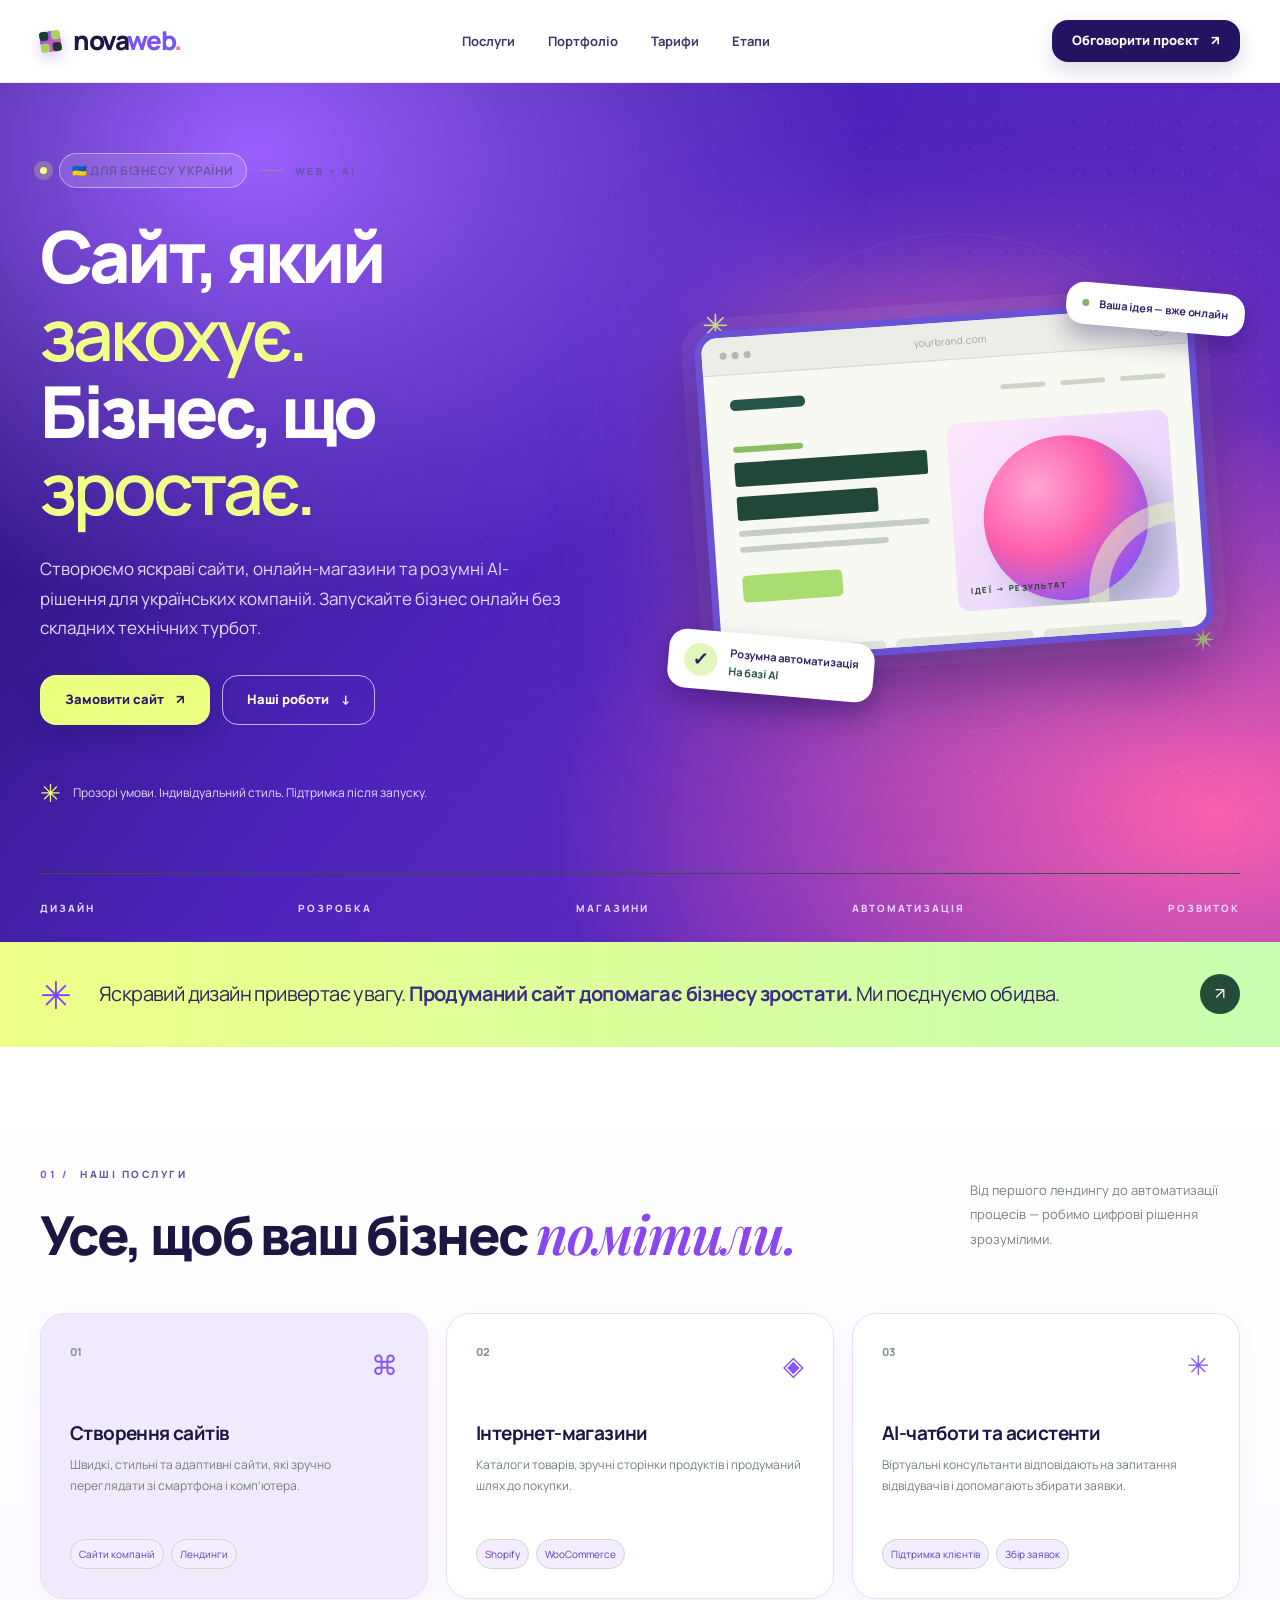
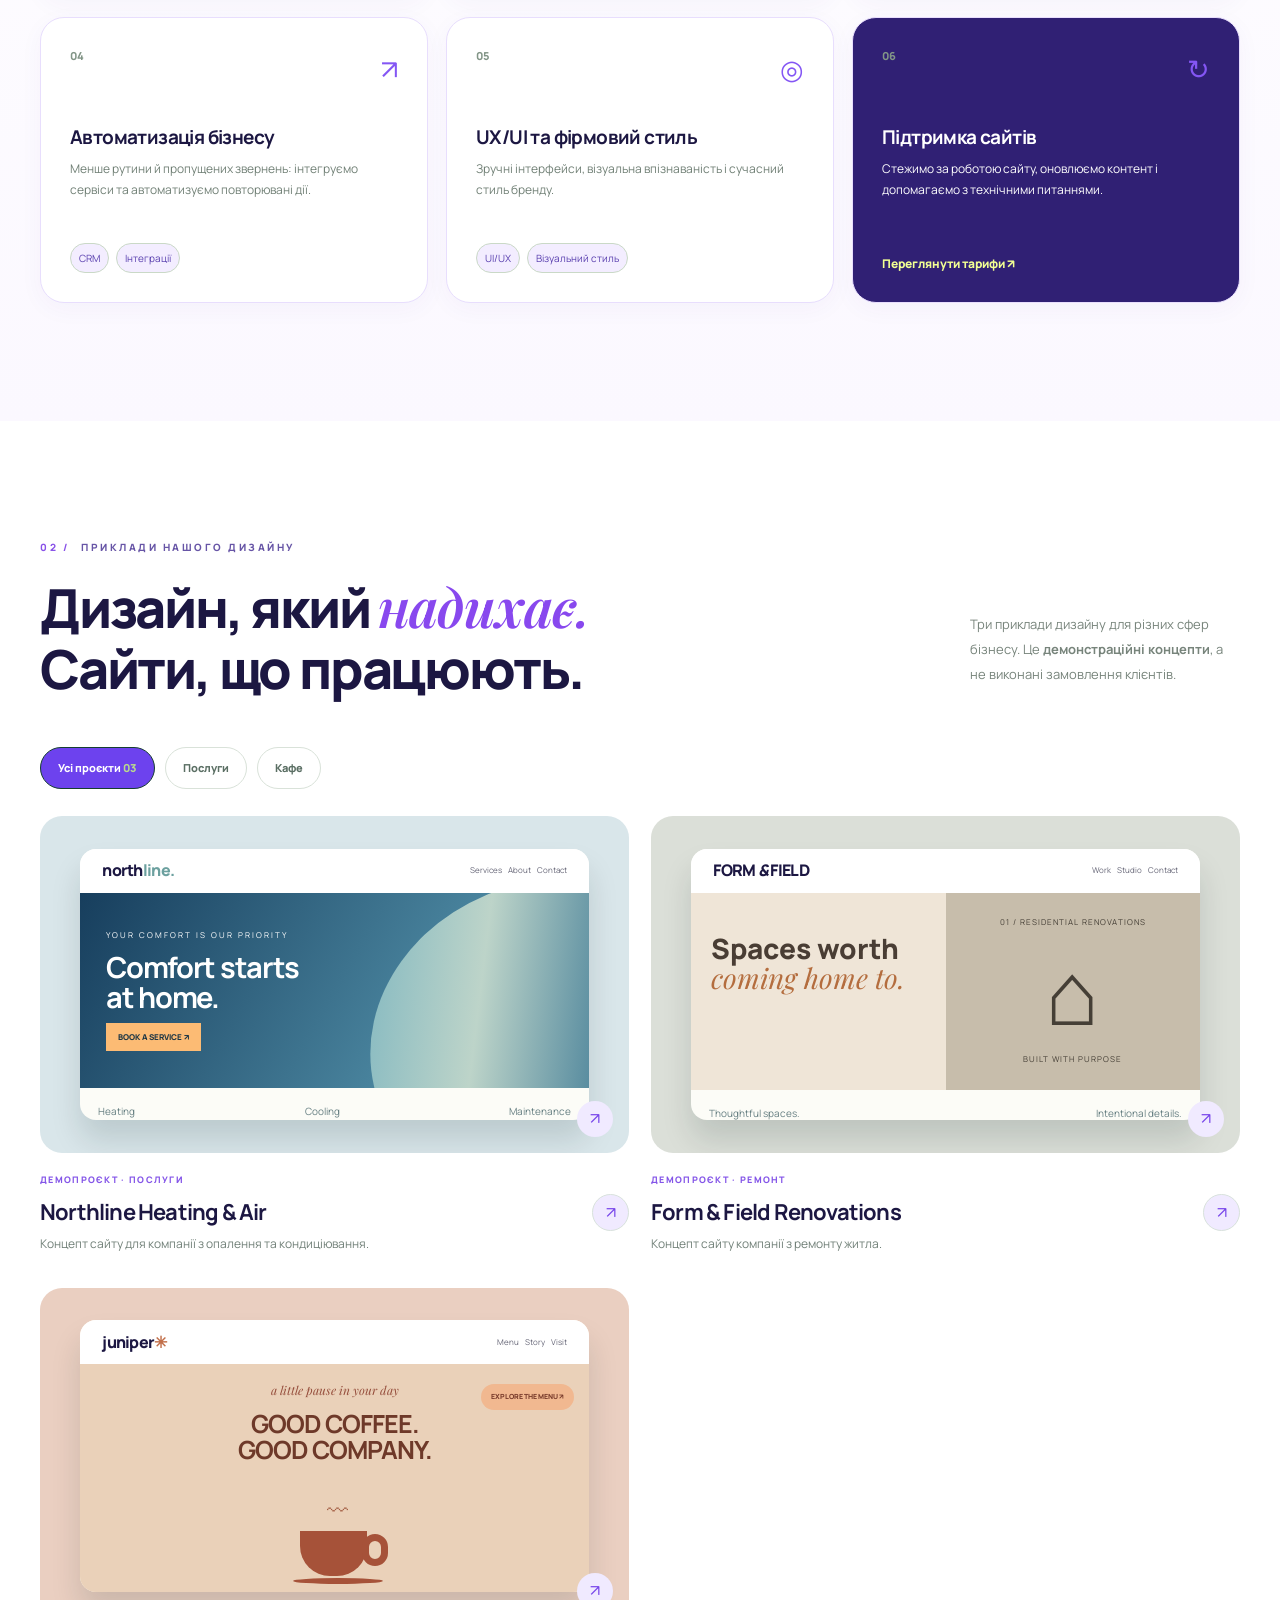
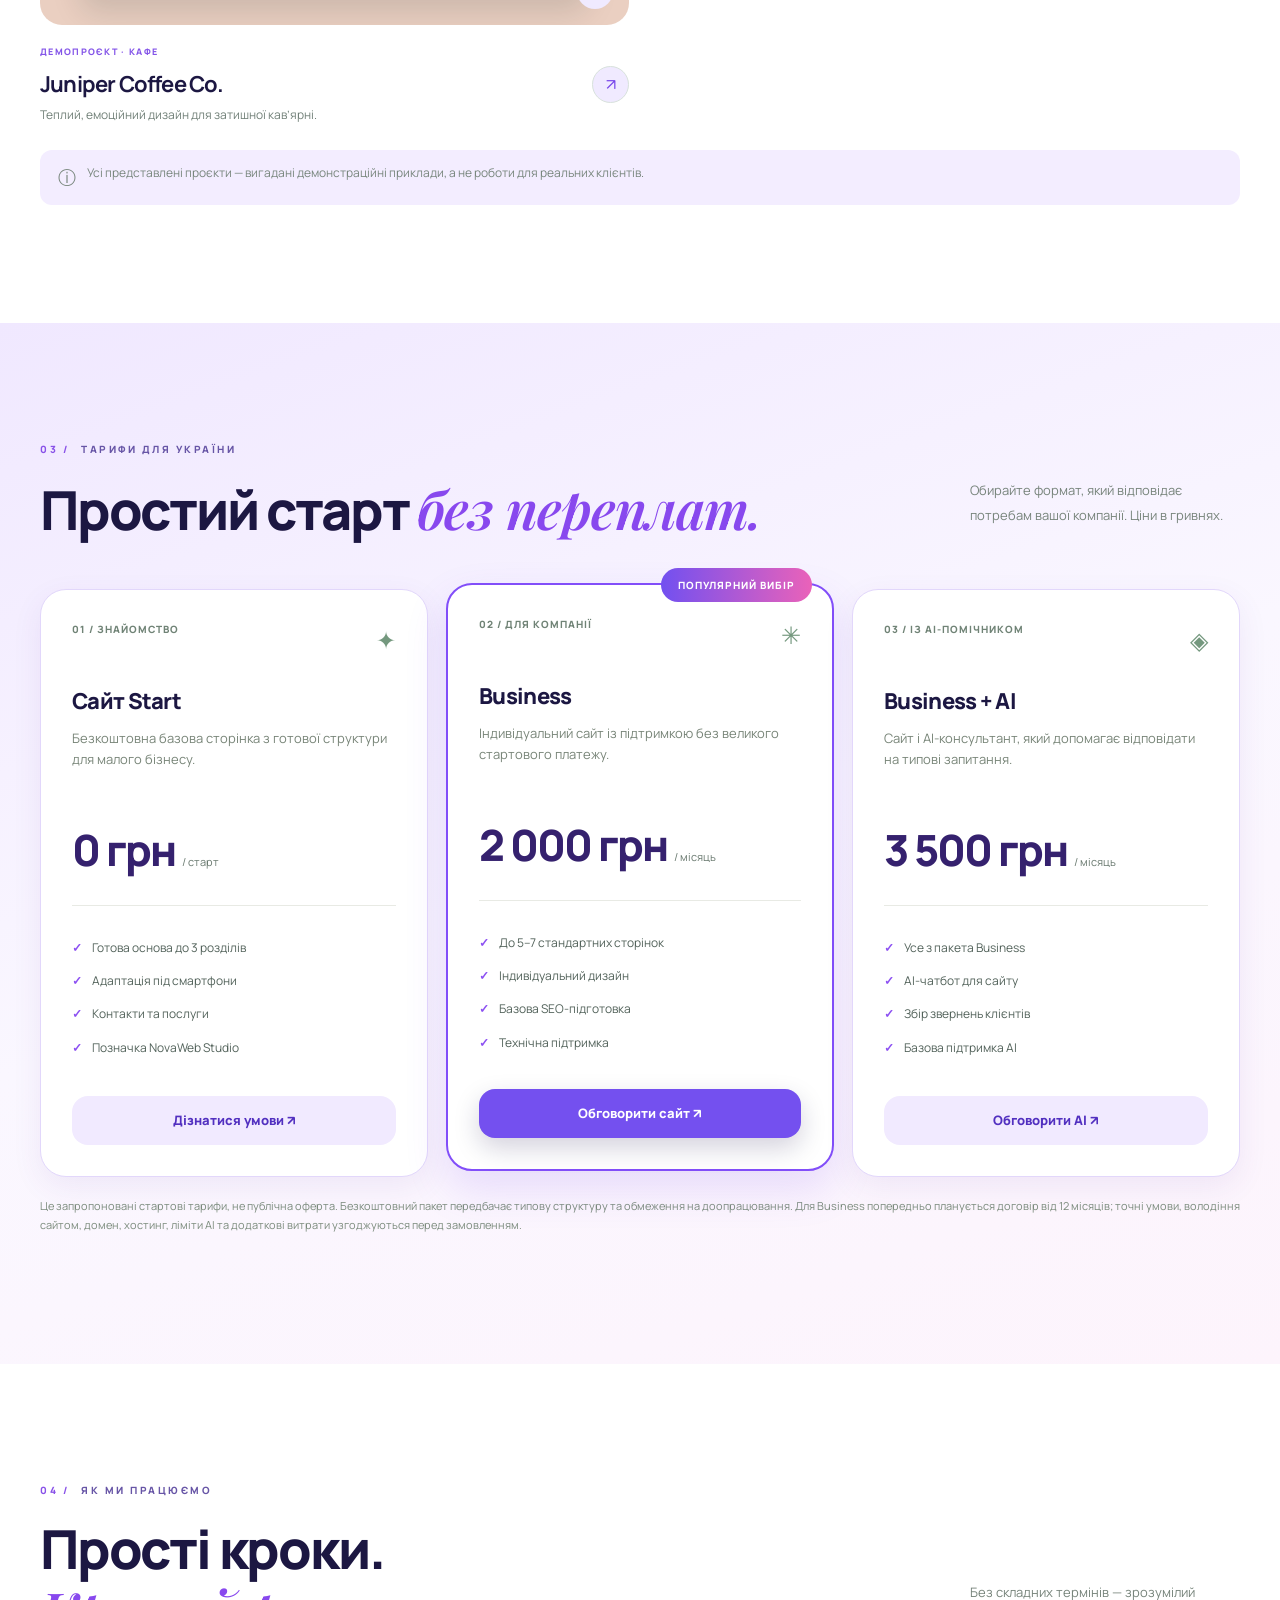
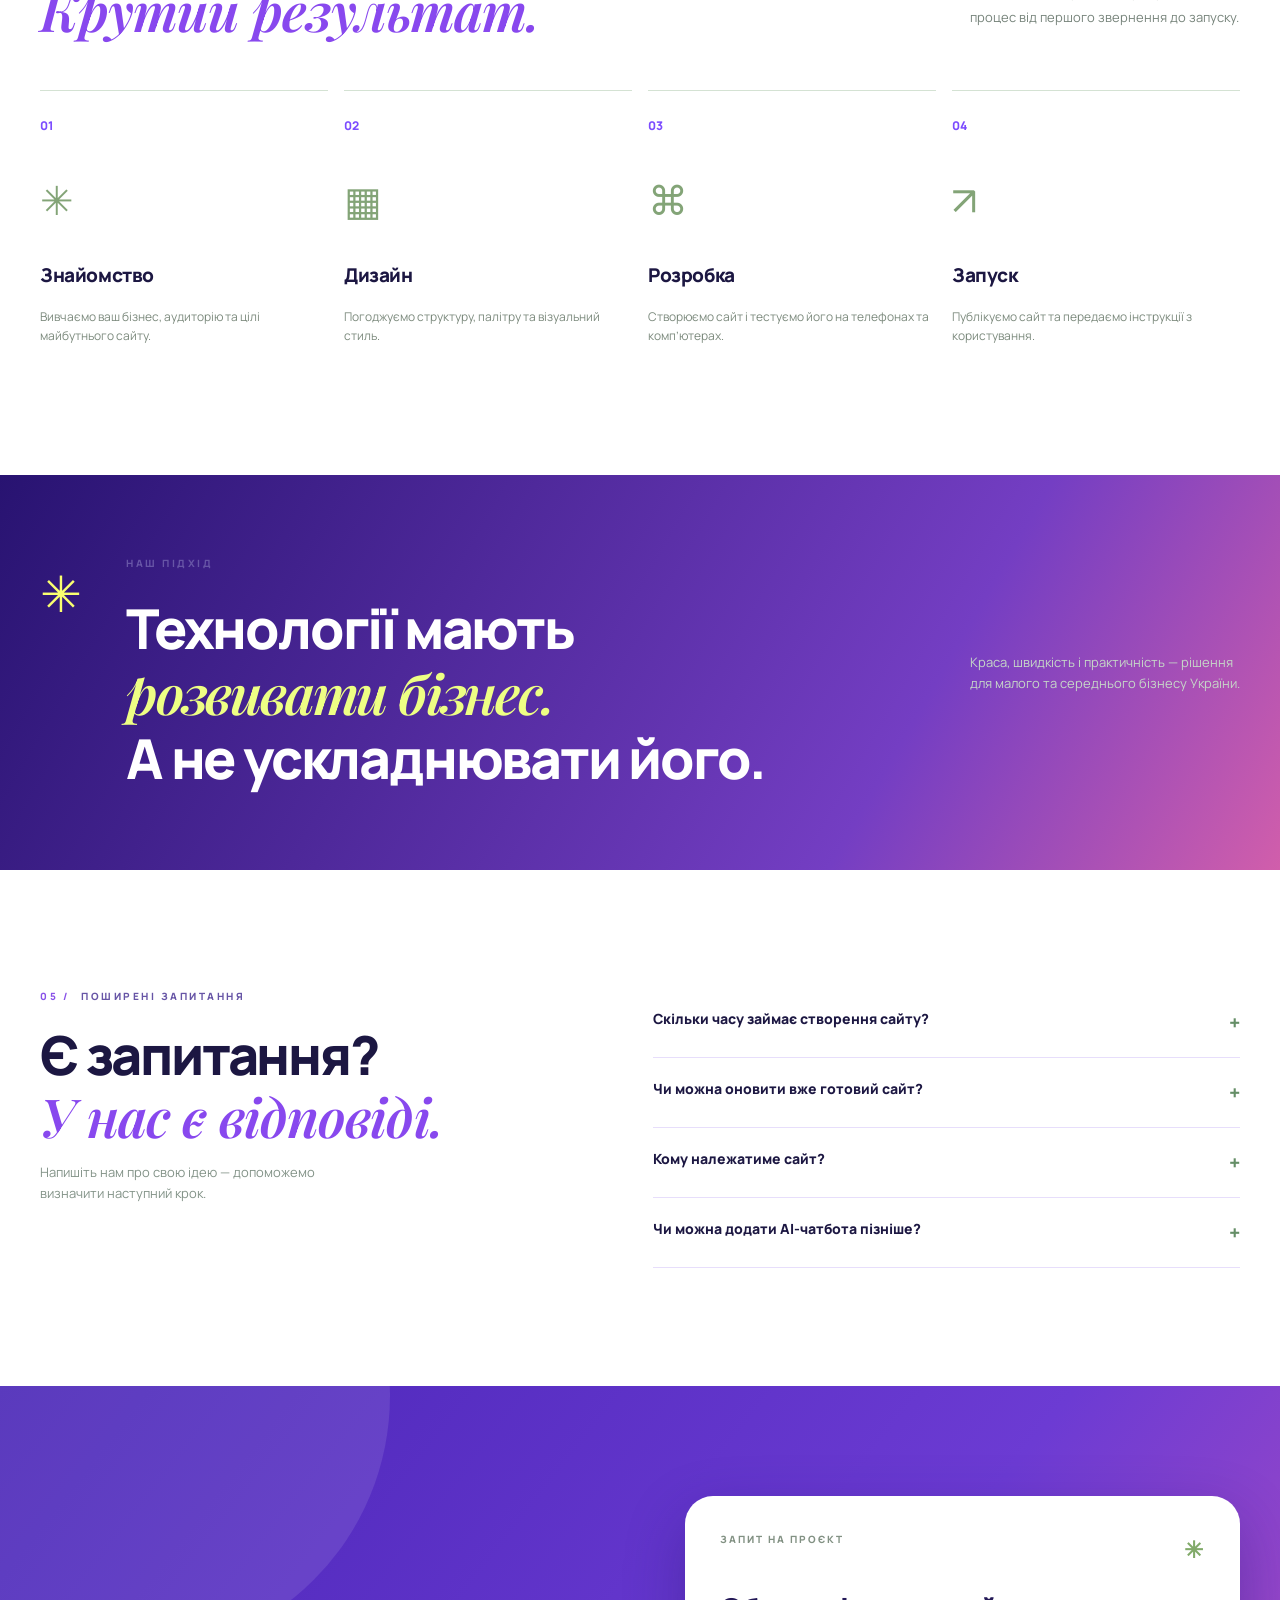
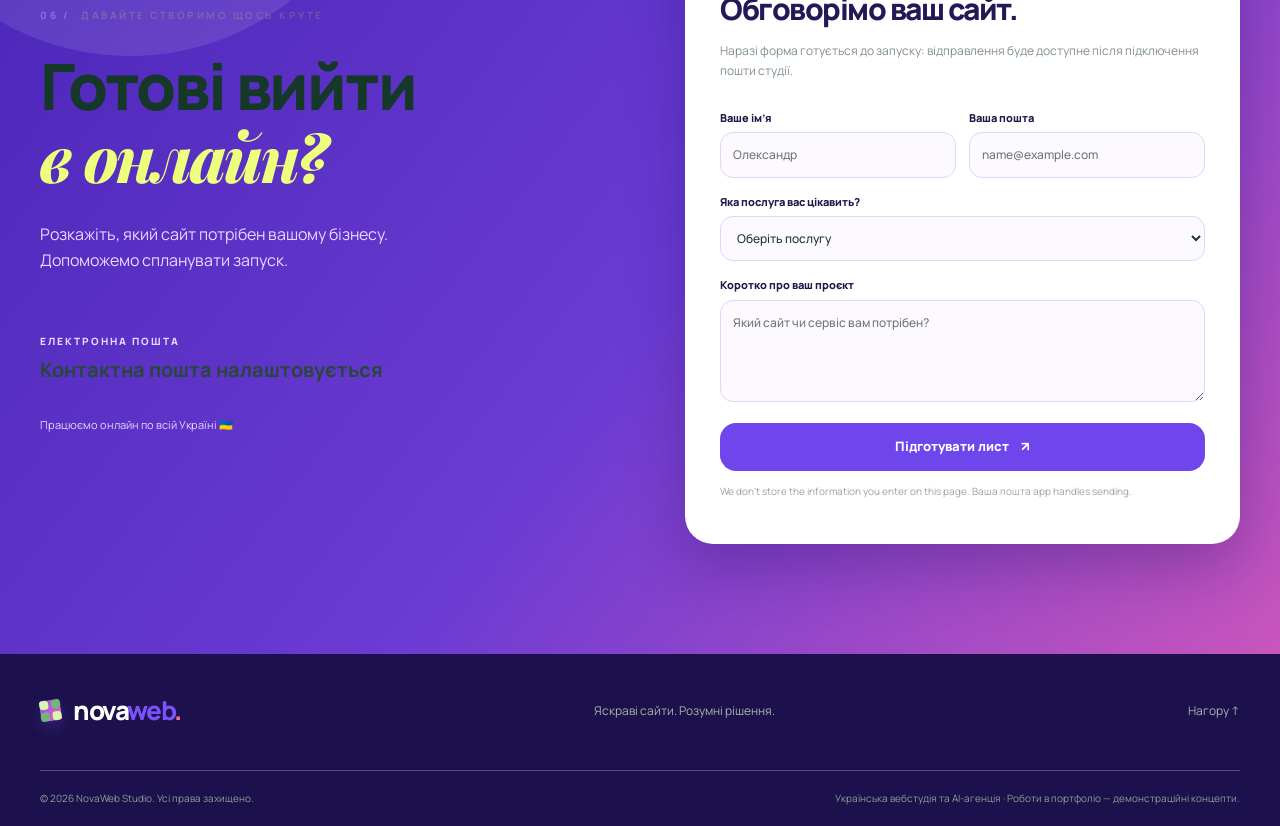
==== commit 483962f5: "Localize NovaWeb website for Ukraine and add UAH subscription pricing" ====
--- a/index.html
+++ b/index.html
@@ -1,35 +1,36 @@
 <!DOCTYPE html>
-<html lang="en">
+<html lang="uk">
 <head>
   <meta charset="UTF-8" />
   <meta name="viewport" content="width=device-width, initial-scale=1" />
-  <meta name="theme-color" content="#10171a" />
-  <meta name="description" content="NovaWeb Studio builds conversion-focused websites, e-commerce experiences, and thoughtful AI automations for growing businesses." />
-  <meta property="og:title" content="NovaWeb Studio — Web Design & AI Solutions" />
-  <meta property="og:description" content="Websites that work. AI that scales. Explore our services and concept portfolio." />
+  <meta name="theme-color" content="#4825b6" />
+  <meta name="description" content="NovaWeb Studio — яскраві сайти, інтернет-магазини та AI-автоматизація для українського бізнесу." />
+  <meta property="og:title" content="NovaWeb Studio — створення сайтів та AI для бізнесу України" />
+  <meta property="og:description" content="Створюємо сайти, які залучають клієнтів. Дизайн, розробка та AI-рішення для українського бізнесу." />
   <meta property="og:type" content="website" />
-  <title>NovaWeb Studio — Web Design & AI Solutions</title>
+  <title>NovaWeb Studio — створення сайтів та AI для бізнесу України</title>
   <link rel="icon" href="favicon.svg" type="image/svg+xml" />
   <link rel="stylesheet" href="styles.css" />
+  <link rel="stylesheet" href="ua-theme.css" />
   <script src="studio-config.js" defer></script>
   <script src="script.js" defer></script>
 </head>
-<body>
-  <a class="skip-link" href="#main">Skip to content</a>
+<body class="ua-site">
+  <a class="skip-link" href="#main">Перейти до вмісту</a>
   <header class="site-header" id="top">
     <div class="container header-inner">
-      <a href="#top" class="brand" aria-label="NovaWeb Studio home">
+      <a href="#top" class="brand" aria-label="NovaWeb Studio — головна">
         <span class="brand-mark" aria-hidden="true"><span></span><span></span><span></span><span></span></span>
         <span>nova<span class="brand-highlight">web</span><span class="brand-dot">.</span></span>
       </a>
-      <nav class="desktop-nav" aria-label="Main navigation">
-        <a href="#services">Services</a><a href="#work">Our Work</a><a href="#pricing">Pricing</a><a href="#process">Process</a>
+      <nav class="desktop-nav" aria-label="Основна навігація">
+        <a href="#services">Послуги</a><a href="#work">Портфоліо</a><a href="#pricing">Тарифи</a><a href="#process">Етапи</a>
       </nav>
-      <a class="btn btn-dark btn-sm header-cta" href="#contact">Let's Talk <span aria-hidden="true">↗</span></a>
-      <button class="menu-toggle" type="button" aria-controls="mobile-menu" aria-expanded="false" aria-label="Open navigation"><span></span><span></span><span></span></button>
+      <a class="btn btn-dark btn-sm header-cta" href="#contact">Обговорити проєкт <span aria-hidden="true">↗</span></a>
+      <button class="menu-toggle" type="button" aria-controls="mobile-menu" aria-expanded="false" aria-label="Відкрити меню"><span></span><span></span><span></span></button>
     </div>
-    <nav class="mobile-menu" id="mobile-menu" aria-label="Mobile navigation" hidden>
-      <a href="#services">Services</a><a href="#work">Our Work</a><a href="#pricing">Pricing</a><a href="#process">Process</a><a href="#contact">Contact</a>
+    <nav class="mobile-menu" id="mobile-menu" aria-label="Мобільна навігація" hidden>
+      <a href="#services">Послуги</a><a href="#work">Портфоліо</a><a href="#pricing">Тарифи</a><a href="#process">Етапи</a><a href="#contact">Contact</a>
     </nav>
   </header>
 
@@ -38,85 +39,103 @@
       <div class="hero-noise"></div>
       <div class="container hero-grid">
         <div class="hero-copy">
-          <div class="eyebrow eyebrow-light"><span class="pulse-dot"></span> INDEPENDENT DIGITAL STUDIO <span class="eyebrow-line"></span> WEB + AI</div>
-          <h1 id="hero-title">Websites that <em>work.</em><br />AI that <em>scales.</em></h1>
-          <p>Beautiful digital experiences, built for real business results. We design websites, craft online stores, and automate the busywork — so you can focus on growth.</p>
+          <div class="eyebrow eyebrow-light"><span class="pulse-dot"></span> <span class="ukraine-pill">🇺🇦 ДЛЯ БІЗНЕСУ УКРАЇНИ</span> <span class="eyebrow-line"></span> WEB + AI</div>
+          <h1 id="hero-title">Сайт, який <em>закохує.</em><br />Бізнес, що <em>зростає.</em></h1>
+          <p>Створюємо яскраві сайти, онлайн-магазини та розумні AI-рішення для українських компаній. Запускайте бізнес онлайн без складних технічних турбот.</p>
           <div class="hero-actions">
-            <a class="btn btn-lime" href="#contact">Start a project <span aria-hidden="true">↗</span></a>
-            <a class="btn btn-outline-light" href="#work">Explore our work <span aria-hidden="true">↓</span></a>
+            <a class="btn btn-lime" href="#contact">Замовити сайт <span aria-hidden="true">↗</span></a>
+            <a class="btn btn-outline-light" href="#work">Наші роботи <span aria-hidden="true">↓</span></a>
           </div>
-          <div class="hero-proof"><span class="hero-proof-icon">✳</span><span>Clear scope. Thoughtful design. No unnecessary complexity.</span></div>
+          <div class="hero-proof"><span class="hero-proof-icon">✳</span><span>Прозорі умови. Індивідуальний стиль. Підтримка після запуску.</span></div>
         </div>
         <div class="hero-art" aria-label="Illustration of a website and automation dashboard" role="img">
           <div class="orbit orbit-1"></div><div class="orbit orbit-2"></div><div class="art-glow"></div>
-          <div class="floating-label label-one"><span class="small-dot"></span> Your next big idea, online</div>
+          <div class="floating-label label-one"><span class="small-dot"></span> Ваша ідея — вже онлайн</div>
           <div class="mock-browser">
             <div class="browser-top"><span class="browser-lights"><i></i><i></i><i></i></span><span class="browser-address">yourbrand.com</span><span class="browser-circle">↗</span></div>
             <div class="mock-body">
               <div class="mock-nav"><span class="mock-logo"></span><span></span><span></span><span></span></div>
               <div class="mock-main">
                 <div class="mock-column"><div class="mock-kicker"></div><div class="mock-big-line"></div><div class="mock-big-line short"></div><div class="mock-caption"></div><div class="mock-caption small"></div><div class="mock-button"></div></div>
-                <div class="mock-design"><div class="mock-sphere"></div><div class="mock-ring"></div><span class="mock-sticker">IDEAS → IMPACT</span></div>
+                <div class="mock-design"><div class="mock-sphere"></div><div class="mock-ring"></div><span class="mock-sticker">ІДЕЇ → РЕЗУЛЬТАТ</span></div>
               </div>
               <div class="mock-bottom"><span></span><span></span><span></span></div>
             </div>
           </div>
-          <div class="floating-label label-two"><span class="check-circle">✓</span><span>Smarter workflows<br /><strong>Powered by AI</strong></span></div>
+          <div class="floating-label label-two"><span class="check-circle">✓</span><span>Розумна автоматизація<br /><strong>На базі AI</strong></span></div>
           <div class="art-small-star star-one">✳</div><div class="art-small-star star-two">✴</div>
         </div>
       </div>
-      <div class="container hero-footer"><span>DESIGN</span><span>DEVELOPMENT</span><span>ECOMMERCE</span><span>AUTOMATION</span><span>GROWTH</span></div>
+      <div class="container hero-footer"><span>ДИЗАЙН</span><span>РОЗРОБКА</span><span>МАГАЗИНИ</span><span>АВТОМАТИЗАЦІЯ</span><span>РОЗВИТОК</span></div>
     </section>
 
-    <section class="intro-strip" aria-label="Our approach"><div class="container intro-strip-inner"><span class="intro-asterisk">✳</span><p>Good design gets attention. <strong>Great digital systems grow businesses.</strong> We bring both together.</p><a href="#services" aria-label="Explore services">↗</a></div></section>
+    <section class="intro-strip" aria-label="Our approach"><div class="container intro-strip-inner"><span class="intro-asterisk">✳</span><p>Яскравий дизайн привертає увагу. <strong>Продуманий сайт допомагає бізнесу зростати.</strong> Ми поєднуємо обидва.</p><a href="#services" aria-label="Explore services">↗</a></div></section>
 
     <section class="section services" id="services" aria-labelledby="services-title">
-      <div class="container"><div class="section-heading"><div><div class="eyebrow"><span class="section-index">01 /</span> WHAT WE DO</div><h2 id="services-title">Everything you need to <span class="serif-accent">show up & stand out.</span></h2></div><p>From your first landing page to smarter internal workflows, we make digital simple.</p></div>
+      <div class="container"><div class="section-heading"><div><div class="eyebrow"><span class="section-index">01 /</span> НАШІ ПОСЛУГИ</div><h2 id="services-title">Усе, щоб ваш бізнес <span class="serif-accent">помітили.</span></h2></div><p>Від першого лендингу до автоматизації процесів — робимо цифрові рішення зрозумілими.</p></div>
         <div class="services-grid">
-          <article class="service-card card-tint"><div class="service-top"><span class="service-num">01</span><span class="service-icon">⌘</span></div><h3>Web Design & Development</h3><p>Fast, responsive websites that look sharp on every screen and guide visitors to take action.</p><span class="service-tags"><span>Business websites</span><span>Landing pages</span></span></article>
-          <article class="service-card"><div class="service-top"><span class="service-num">02</span><span class="service-icon">◈</span></div><h3>E-commerce Experiences</h3><p>Online stores with thoughtful product pages, clear checkout flows, and room to grow.</p><span class="service-tags"><span>Shopify</span><span>WooCommerce</span></span></article>
-          <article class="service-card"><div class="service-top"><span class="service-num">03</span><span class="service-icon">✳</span></div><h3>AI Chatbots & Assistants</h3><p>Helpful AI experiences that answer common questions and connect customers with your team.</p><span class="service-tags"><span>Customer support</span><span>Lead capture</span></span></article>
-          <article class="service-card"><div class="service-top"><span class="service-num">04</span><span class="service-icon">↗</span></div><h3>Workflow Automation</h3><p>Less busywork, fewer missed leads. Connect tools and automate repetitive steps.</p><span class="service-tags"><span>CRM</span><span>Integrations</span></span></article>
-          <article class="service-card"><div class="service-top"><span class="service-num">05</span><span class="service-icon">◎</span></div><h3>UX & Brand Direction</h3><p>Interfaces and visual identities that make your business feel clear, polished, and memorable.</p><span class="service-tags"><span>UI/UX</span><span>Visual systems</span></span></article>
-          <article class="service-card service-card-feature"><div class="service-top"><span class="service-num">06</span><span class="service-icon">↻</span></div><h3>Care & Maintenance</h3><p>A good website needs care. Keep content fresh, software updated, and everything running smoothly.</p><a href="#pricing">Explore our packages <span aria-hidden="true">↗</span></a></article>
+          <article class="service-card card-tint"><div class="service-top"><span class="service-num">01</span><span class="service-icon">⌘</span></div><h3>Створення сайтів</h3><p>Швидкі, стильні та адаптивні сайти, які зручно переглядати зі смартфона і комп’ютера.</p><span class="service-tags"><span>Сайти компаній</span><span>Лендинги</span></span></article>
+          <article class="service-card"><div class="service-top"><span class="service-num">02</span><span class="service-icon">◈</span></div><h3>Інтернет-магазини</h3><p>Каталоги товарів, зручні сторінки продуктів і продуманий шлях до покупки.</p><span class="service-tags"><span>Shopify</span><span>WooCommerce</span></span></article>
+          <article class="service-card"><div class="service-top"><span class="service-num">03</span><span class="service-icon">✳</span></div><h3>AI-чатботи та асистенти</h3><p>Віртуальні консультанти відповідають на запитання відвідувачів і допомагають збирати заявки.</p><span class="service-tags"><span>Підтримка клієнтів</span><span>Збір заявок</span></span></article>
+          <article class="service-card"><div class="service-top"><span class="service-num">04</span><span class="service-icon">↗</span></div><h3>Автоматизація бізнесу</h3><p>Менше рутини й пропущених звернень: інтегруємо сервіси та автоматизуємо повторювані дії.</p><span class="service-tags"><span>CRM</span><span>Інтеграції</span></span></article>
+          <article class="service-card"><div class="service-top"><span class="service-num">05</span><span class="service-icon">◎</span></div><h3>UX/UI та фірмовий стиль</h3><p>Зручні інтерфейси, візуальна впізнаваність і сучасний стиль бренду.</p><span class="service-tags"><span>UI/UX</span><span>Візуальний стиль</span></span></article>
+          <article class="service-card service-card-feature"><div class="service-top"><span class="service-num">06</span><span class="service-icon">↻</span></div><h3>Підтримка сайтів</h3><p>Стежимо за роботою сайту, оновлюємо контент і допомагаємо з технічними питаннями.</p><a href="#pricing">Переглянути тарифи <span aria-hidden="true">↗</span></a></article>
         </div>
       </div>
     </section>
 
     <section class="section work-section" id="work" aria-labelledby="work-title">
-      <div class="container"><div class="section-heading work-heading"><div><div class="eyebrow"><span class="section-index">02 /</span> SELECTED CONCEPTS</div><h2 id="work-title">Built to <span class="serif-accent">inspire.</span><br />Designed to convert.</h2></div><p>A look at three sample website directions across different industries. These are <strong>demonstration concepts</strong>, not paid client projects.</p></div>
-      <div class="filter-bar" aria-label="Filter portfolio"><button class="filter-btn active" type="button" data-filter="all" aria-pressed="true">All concepts <span>03</span></button><button class="filter-btn" type="button" data-filter="service" aria-pressed="false">Local services</button><button class="filter-btn" type="button" data-filter="lifestyle" aria-pressed="false">Lifestyle</button></div>
+      <div class="container"><div class="section-heading work-heading"><div><div class="eyebrow"><span class="section-index">02 /</span> ПРИКЛАДИ НАШОГО ДИЗАЙНУ</div><h2 id="work-title">Дизайн, який <span class="serif-accent">надихає.</span><br />Сайти, що працюють.</h2></div><p>Три приклади дизайну для різних сфер бізнесу. Це <strong>демонстраційні концепти</strong>, а не виконані замовлення клієнтів.</p></div>
+      <div class="filter-bar" aria-label="Filter portfolio"><button class="filter-btn active" type="button" data-filter="all" aria-pressed="true">Усі проєкти <span>03</span></button><button class="filter-btn" type="button" data-filter="service" aria-pressed="false">Послуги</button><button class="filter-btn" type="button" data-filter="lifestyle" aria-pressed="false">Кафе</button></div>
       <div class="work-grid">
-        <article class="project" data-category="service"><a href="demos/hvac.html" target="_blank" rel="noopener" class="project-visual visual-hvac" aria-label="Open Northline HVAC concept demo"><div class="preview-window"><div class="preview-nav"><span class="preview-logo">north<span>line.</span></span><span class="preview-links">Services &nbsp; About &nbsp; Contact</span></div><div class="preview-hvac-photo"><div class="preview-hvac-shape"></div><div class="preview-hvac-content"><span>YOUR COMFORT IS OUR PRIORITY</span><strong>Comfort starts<br />at home.</strong><span class="preview-pill">BOOK A SERVICE ↗</span></div></div><div class="preview-mini-footer"><span>Heating</span><span>Cooling</span><span>Maintenance</span></div></div><span class="project-go">↗</span></a><div class="project-meta"><div><div class="project-label">CONCEPT PROJECT · LOCAL SERVICES</div><h3>Northline Heating & Air</h3><p>Lead-focused website for an HVAC business.</p></div><a class="project-link" href="demos/hvac.html" target="_blank" rel="noopener" aria-label="Open Northline demo">↗</a></div></article>
-        <article class="project" data-category="service"><a href="demos/contractor.html" target="_blank" rel="noopener" class="project-visual visual-builder" aria-label="Open Form & Field concept demo"><div class="preview-window contractor-window"><div class="preview-nav"><span class="preview-logo contractor-logo">FORM <em>&</em> FIELD</span><span class="preview-links">Work &nbsp; Studio &nbsp; Contact</span></div><div class="builder-preview"><div class="builder-big">Spaces worth<br /><i>coming home to.</i></div><div class="builder-box"><span>01 / RESIDENTIAL RENOVATIONS</span><span class="builder-drawing">⌂</span><span>BUILT WITH PURPOSE</span></div></div><div class="preview-mini-footer"><span>Thoughtful spaces.</span><span>Intentional details.</span></div></div><span class="project-go">↗</span></a><div class="project-meta"><div><div class="project-label">CONCEPT PROJECT · HOME SERVICES</div><h3>Form & Field Renovations</h3><p>Editorial website for a home improvement studio.</p></div><a class="project-link" href="demos/contractor.html" target="_blank" rel="noopener" aria-label="Open Form and Field demo">↗</a></div></article>
-        <article class="project" data-category="lifestyle"><a href="demos/cafe.html" target="_blank" rel="noopener" class="project-visual visual-cafe" aria-label="Open Juniper Coffee concept demo"><div class="preview-window cafe-window"><div class="preview-nav"><span class="preview-logo cafe-logo">juniper<span>✳</span></span><span class="preview-links">Menu &nbsp; Story &nbsp; Visit</span></div><div class="cafe-preview"><span class="cafe-script">a little pause in your day</span><strong>GOOD COFFEE.<br />GOOD COMPANY.</strong><div class="cafe-cup"><div class="cafe-steam">〰</div><div class="cup-main"></div><div class="cup-handle"></div><div class="cup-saucer"></div></div><span class="cafe-pill">EXPLORE THE MENU ↗</span></div></div><span class="project-go">↗</span></a><div class="project-meta"><div><div class="project-label">CONCEPT PROJECT · HOSPITALITY</div><h3>Juniper Coffee Co.</h3><p>Warm digital identity for a neighborhood café.</p></div><a class="project-link" href="demos/cafe.html" target="_blank" rel="noopener" aria-label="Open Juniper demo">↗</a></div></article>
+        <article class="project" data-category="service"><a href="demos/hvac.html" target="_blank" rel="noopener" class="project-visual visual-hvac" aria-label="Open Northline HVAC concept demo"><div class="preview-window"><div class="preview-nav"><span class="preview-logo">north<span>line.</span></span><span class="preview-links">Services &nbsp; About &nbsp; Contact</span></div><div class="preview-hvac-photo"><div class="preview-hvac-shape"></div><div class="preview-hvac-content"><span>YOUR COMFORT IS OUR PRIORITY</span><strong>Comfort starts<br />at home.</strong><span class="preview-pill">BOOK A SERVICE ↗</span></div></div><div class="preview-mini-footer"><span>Heating</span><span>Cooling</span><span>Maintenance</span></div></div><span class="project-go">↗</span></a><div class="project-meta"><div><div class="project-label">ДЕМОПРОЄКТ · ПОСЛУГИ</div><h3>Northline Heating & Air</h3><p>Концепт сайту для компанії з опалення та кондиціювання.</p></div><a class="project-link" href="demos/hvac.html" target="_blank" rel="noopener" aria-label="Open Northline demo">↗</a></div></article>
+        <article class="project" data-category="service"><a href="demos/contractor.html" target="_blank" rel="noopener" class="project-visual visual-builder" aria-label="Open Form & Field concept demo"><div class="preview-window contractor-window"><div class="preview-nav"><span class="preview-logo contractor-logo">FORM <em>&</em> FIELD</span><span class="preview-links">Work &nbsp; Studio &nbsp; Contact</span></div><div class="builder-preview"><div class="builder-big">Spaces worth<br /><i>coming home to.</i></div><div class="builder-box"><span>01 / RESIDENTIAL RENOVATIONS</span><span class="builder-drawing">⌂</span><span>BUILT WITH PURPOSE</span></div></div><div class="preview-mini-footer"><span>Thoughtful spaces.</span><span>Intentional details.</span></div></div><span class="project-go">↗</span></a><div class="project-meta"><div><div class="project-label">ДЕМОПРОЄКТ · РЕМОНТ</div><h3>Form & Field Renovations</h3><p>Концепт сайту компанії з ремонту житла.</p></div><a class="project-link" href="demos/contractor.html" target="_blank" rel="noopener" aria-label="Open Form and Field demo">↗</a></div></article>
+        <article class="project" data-category="lifestyle"><a href="demos/cafe.html" target="_blank" rel="noopener" class="project-visual visual-cafe" aria-label="Open Juniper Coffee concept demo"><div class="preview-window cafe-window"><div class="preview-nav"><span class="preview-logo cafe-logo">juniper<span>✳</span></span><span class="preview-links">Menu &nbsp; Story &nbsp; Visit</span></div><div class="cafe-preview"><span class="cafe-script">a little pause in your day</span><strong>GOOD COFFEE.<br />GOOD COMPANY.</strong><div class="cafe-cup"><div class="cafe-steam">〰</div><div class="cup-main"></div><div class="cup-handle"></div><div class="cup-saucer"></div></div><span class="cafe-pill">EXPLORE THE MENU ↗</span></div></div><span class="project-go">↗</span></a><div class="project-meta"><div><div class="project-label">ДЕМОПРОЄКТ · КАФЕ</div><h3>Juniper Coffee Co.</h3><p>Теплий, емоційний дизайн для затишної кав’ярні.</p></div><a class="project-link" href="demos/cafe.html" target="_blank" rel="noopener" aria-label="Open Juniper demo">↗</a></div></article>
       </div>
-      <div class="work-note"><span class="work-note-icon">ⓘ</span> Demo projects are fictional samples created to illustrate our design approach.</div></div>
+      <div class="work-note"><span class="work-note-icon">ⓘ</span> Усі представлені проєкти — вигадані демонстраційні приклади, а не роботи для реальних клієнтів.</div></div>
     </section>
 
-    <section class="section pricing-section" id="pricing" aria-labelledby="pricing-title"><div class="container"><div class="section-heading"><div><div class="eyebrow"><span class="section-index">03 /</span> SIMPLE PRICING</div><h2 id="pricing-title">A good place to <span class="serif-accent">start.</span></h2></div><p>Clear starting points, with custom quotes for projects that need a little more.</p></div>
+    <section class="section pricing-section" id="pricing" aria-labelledby="pricing-title"><div class="container"><div class="section-heading"><div><div class="eyebrow"><span class="section-index">03 /</span> ТАРИФИ ДЛЯ УКРАЇНИ</div><h2 id="pricing-title">Простий старт <span class="serif-accent">без переплат.</span></h2></div><p>Обирайте формат, який відповідає потребам вашої компанії. Ціни в гривнях.</p></div>
         <div class="pricing-grid">
-          <article class="price-card"><div class="price-top"><span class="price-category">01 / GET ONLINE</span><span class="price-icon">↗</span></div><h3>Landing Page</h3><p class="price-desc">A beautiful one-page experience that introduces your business and drives inquiries.</p><div class="price"><span>From</span><strong>$499</strong><span>/ project</span></div><ul><li>Responsive one-page design</li><li>Clear calls to action</li><li>Basic search setup</li><li>Contact section</li></ul><a href="#contact" class="btn btn-price">Get a quote ↗</a></article>
-          <article class="price-card featured"><div class="featured-label">MOST POPULAR START</div><div class="price-top"><span class="price-category">02 / GROW ONLINE</span><span class="price-icon">✳</span></div><h3>Business Website</h3><p class="price-desc">A polished multi-page home for your brand, services, and customer inquiries.</p><div class="price"><span>From</span><strong>$999</strong><span>/ project</span></div><ul><li>Up to 5 standard pages</li><li>Mobile-friendly layouts</li><li>Lead inquiry form setup*</li><li>Basic search setup</li></ul><a href="#contact" class="btn btn-price btn-lime">Let's build it ↗</a></article>
-          <article class="price-card"><div class="price-top"><span class="price-category">03 / WORK SMARTER</span><span class="price-icon">◈</span></div><h3>AI Starter</h3><p class="price-desc">A focused AI assistant or basic automation to make everyday work easier.</p><div class="price"><span>From</span><strong>$399</strong><span>/ setup</span></div><ul><li>One defined use case</li><li>Knowledge-base setup</li><li>Website embedding (if applicable)</li><li>Handover instructions</li></ul><a href="#contact" class="btn btn-price">Discuss AI ↗</a></article>
-        </div><p class="pricing-footnote">*Form delivery services, ongoing hosting, platform subscriptions, and AI API usage may be billed separately. Final features and scope are confirmed in a written quote.</p>
+          <article class="price-card">
+            <div class="price-top"><span class="price-category">01 / ЗНАЙОМСТВО</span><span class="price-icon">✦</span></div>
+            <h3>Сайт Start</h3><p class="price-desc">Безкоштовна базова сторінка з готової структури для малого бізнесу.</p>
+            <div class="price"><strong>0 грн</strong><span>/ старт</span></div>
+            <ul><li>Готова основа до 3 розділів</li><li>Адаптація під смартфони</li><li>Контакти та послуги</li><li>Позначка NovaWeb Studio</li></ul>
+            <a href="#contact" class="btn btn-price">Дізнатися умови ↗</a>
+          </article>
+          <article class="price-card featured">
+            <div class="featured-label">ПОПУЛЯРНИЙ ВИБІР</div><div class="price-top"><span class="price-category">02 / ДЛЯ КОМПАНІЇ</span><span class="price-icon">✳</span></div>
+            <h3>Business</h3><p class="price-desc">Індивідуальний сайт із підтримкою без великого стартового платежу.</p>
+            <div class="price"><strong>2 000 грн</strong><span>/ місяць</span></div>
+            <ul><li>До 5–7 стандартних сторінок</li><li>Індивідуальний дизайн</li><li>Базова SEO-підготовка</li><li>Технічна підтримка</li></ul>
+            <a href="#contact" class="btn btn-price btn-lime">Обговорити сайт ↗</a>
+          </article>
+          <article class="price-card">
+            <div class="price-top"><span class="price-category">03 / ІЗ AI-ПОМІЧНИКОМ</span><span class="price-icon">◈</span></div>
+            <h3>Business + AI</h3><p class="price-desc">Сайт і AI-консультант, який допомагає відповідати на типові запитання.</p>
+            <div class="price"><strong>3 500 грн</strong><span>/ місяць</span></div>
+            <ul><li>Усе з пакета Business</li><li>AI-чатбот для сайту</li><li>Збір звернень клієнтів</li><li>Базова підтримка AI</li></ul>
+            <a href="#contact" class="btn btn-price">Обговорити AI ↗</a>
+          </article>
+        </div><p class="pricing-footnote">Це запропоновані стартові тарифи, не публічна оферта. Безкоштовний пакет передбачає типову структуру та обмеження на доопрацювання. Для Business попередньо планується договір від 12 місяців; точні умови, володіння сайтом, домен, хостинг, ліміти AI та додаткові витрати узгоджуються перед замовленням.</p>
       </div></section>
 
-    <section class="section process-section" id="process" aria-labelledby="process-title"><div class="container"><div class="section-heading"><div><div class="eyebrow"><span class="section-index">04 /</span> HOW IT WORKS</div><h2 id="process-title">Simple process.<br /><span class="serif-accent">Thoughtful results.</span></h2></div><p>No confusing handoffs or technical jargon. Just a clear path from idea to launch.</p></div><div class="steps-grid">
-      <div class="step"><span class="step-number">01</span><span class="step-symbol">✳</span><h3>Discover</h3><p>We learn about your business, your audience, and what success looks like.</p></div>
-      <div class="step"><span class="step-number">02</span><span class="step-symbol">▦</span><h3>Design</h3><p>We outline the structure and create a visual direction for your approval.</p></div>
-      <div class="step"><span class="step-number">03</span><span class="step-symbol">⌘</span><h3>Build</h3><p>We develop, test, and refine your experience across screen sizes.</p></div>
-      <div class="step"><span class="step-number">04</span><span class="step-symbol">↗</span><h3>Launch</h3><p>We put your project live and explain how to keep it working for you.</p></div>
+    <section class="section process-section" id="process" aria-labelledby="process-title"><div class="container"><div class="section-heading"><div><div class="eyebrow"><span class="section-index">04 /</span> ЯК МИ ПРАЦЮЄМО</div><h2 id="process-title">Прості кроки.<br /><span class="serif-accent">Крутий результат.</span></h2></div><p>Без складних термінів — зрозумілий процес від першого звернення до запуску.</p></div><div class="steps-grid">
+      <div class="step"><span class="step-number">01</span><span class="step-symbol">✳</span><h3>Знайомство</h3><p>Вивчаємо ваш бізнес, аудиторію та цілі майбутнього сайту.</p></div>
+      <div class="step"><span class="step-number">02</span><span class="step-symbol">▦</span><h3>Дизайн</h3><p>Погоджуємо структуру, палітру та візуальний стиль.</p></div>
+      <div class="step"><span class="step-number">03</span><span class="step-symbol">⌘</span><h3>Розробка</h3><p>Створюємо сайт і тестуємо його на телефонах та комп’ютерах.</p></div>
+      <div class="step"><span class="step-number">04</span><span class="step-symbol">↗</span><h3>Запуск</h3><p>Публікуємо сайт та передаємо інструкції з користування.</p></div>
     </div></div></section>
 
-    <section class="statement-section"><div class="container statement-inner"><span class="statement-decoration">✳</span><div><div class="eyebrow eyebrow-light">OUR PHILOSOPHY</div><h2>Technology should<br /><em>move you forward.</em><br />Not slow you down.</h2></div><p>Smart, practical solutions for ambitious small businesses. Built with care from the first conversation to the final pixel.</p></div></section>
+    <section class="statement-section"><div class="container statement-inner"><span class="statement-decoration">✳</span><div><div class="eyebrow eyebrow-light">НАШ ПІДХІД</div><h2>Технології мають<br /><em>розвивати бізнес.</em><br />А не ускладнювати його.</h2></div><p>Краса, швидкість і практичність — рішення для малого та середнього бізнесу України.</p></div></section>
 
-    <section class="section faq-section" id="faq"><div class="container faq-grid"><div><div class="eyebrow"><span class="section-index">05 /</span> COMMON QUESTIONS</div><h2>Good questions.<br /><span class="serif-accent">Straight answers.</span></h2><p>Still wondering about your project? We're happy to talk through the details.</p></div><div class="faq-items"><details><summary>How long does a typical website take? <span>+</span></summary><p>A basic landing page may take around 1–2 weeks after we receive your content and feedback. A larger website needs more time. The actual timeline is confirmed before work starts.</p></details><details><summary>Can you update my existing website? <span>+</span></summary><p>Yes. We can review your current setup and propose improvements, redesigns, or maintenance work.</p></details><details><summary>Will I own my website? <span>+</span></summary><p>Ownership, hosting, licenses, and access are agreed upon before the project begins. We aim for transparent handovers.</p></details><details><summary>Can AI be added later? <span>+</span></summary><p>Often, yes. We can start with a website and explore AI assistants or automations when there is a clear business use case.</p></details></div></div></section>
+    <section class="section faq-section" id="faq"><div class="container faq-grid"><div><div class="eyebrow"><span class="section-index">05 /</span> ПОШИРЕНІ ЗАПИТАННЯ</div><h2>Є запитання?<br /><span class="serif-accent">У нас є відповіді.</span></h2><p>Напишіть нам про свою ідею — допоможемо визначити наступний крок.</p></div><div class="faq-items"><details><summary>Скільки часу займає створення сайту? <span>+</span></summary><p>Простий лендинг зазвичай потребує близько 1–2 тижнів після отримання матеріалів. Термін складнішого проєкту погоджуємо окремо.</p></details><details><summary>Чи можна оновити вже готовий сайт? <span>+</span></summary><p>Так, можемо оцінити поточний сайт і запропонувати редизайн, покращення або підтримку.</p></details><details><summary>Кому належатиме сайт? <span>+</span></summary><p>Право власності, доступи, домен та умови розміщення фіксуються в договорі перед початком роботи.</p></details><details><summary>Чи можна додати AI-чатбота пізніше? <span>+</span></summary><p>Так. Спочатку можна запустити сайт, а потім додати AI-консультанта чи автоматизацію за потреби.</p></details></div></div></section>
 
-    <section class="contact-section" id="contact" aria-labelledby="contact-title"><div class="container contact-grid"><div class="contact-copy"><div class="eyebrow eyebrow-light"><span class="section-index">06 /</span> START SOMETHING GOOD</div><h2 id="contact-title">Have a project<br />in <em>mind?</em></h2><p>Tell us what you're building. We'll help you figure out the next step.</p><div class="contact-detail"><span class="contact-detail-label">EMAIL</span><a class="contact-email" data-studio-email href="#contact">Contact email coming soon</a></div><div class="contact-small">Based online · Working with businesses across the U.S.</div></div>
-      <div class="contact-form-card"><div class="form-top"><span>PROJECT INQUIRY</span><span>✳</span></div><h3>Let's make it real.</h3><p class="form-explainer">Fill in the details. Your email app will open with a ready-to-send inquiry once the studio email is configured.</p><form id="inquiry-form" novalidate><div class="field-grid"><label>Your name <input type="text" name="name" placeholder="Alex Johnson" required maxlength="120" autocomplete="name" /></label><label>Your email <input type="email" name="email" placeholder="alex@company.com" required maxlength="254" autocomplete="email" /></label></div><label>What do you need? <select name="service" required><option value="">Select a service</option><option>Business website</option><option>Landing page</option><option>E-commerce</option><option>AI chatbot</option><option>Automation</option><option>Other / not sure</option></select></label><label>Tell us about your project <textarea name="details" rows="4" placeholder="What are you looking to build?" required maxlength="3000"></textarea></label><button type="submit" class="btn btn-lime form-submit">Prepare inquiry <span aria-hidden="true">↗</span></button><div class="form-status" id="form-status" role="status" aria-live="polite"></div></form><p class="form-disclaimer">We don't store the information you enter on this page. Your email app handles sending.</p></div></div></section>
+    <section class="contact-section" id="contact" aria-labelledby="contact-title"><div class="container contact-grid"><div class="contact-copy"><div class="eyebrow eyebrow-light"><span class="section-index">06 /</span> ДАВАЙТЕ СТВОРИМО ЩОСЬ КРУТЕ</div><h2 id="contact-title">Готові вийти<br /><em>в онлайн?</em></h2><p>Розкажіть, який сайт потрібен вашому бізнесу. Допоможемо спланувати запуск.</p><div class="contact-detail"><span class="contact-detail-label">ЕЛЕКТРОННА ПОШТА</span><a class="contact-email" data-studio-email href="#contact">Контактна пошта налаштовується</a></div><div class="contact-small">Працюємо онлайн по всій Україні 🇺🇦</div></div>
+      <div class="contact-form-card"><div class="form-top"><span>ЗАПИТ НА ПРОЄКТ</span><span>✳</span></div><h3>Обговорімо ваш сайт.</h3><p class="form-explainer">Наразі форма готується до запуску: відправлення буде доступне після підключення пошти студії.</p><form id="inquiry-form" novalidate><div class="field-grid"><label>Ваше ім’я <input type="text" name="name" placeholder="Олександр" required maxlength="120" autocomplete="name" /></label><label>Ваша пошта <input type="email" name="email" placeholder="name@example.com" required maxlength="254" autocomplete="email" /></label></div><label>Яка послуга вас цікавить? <select name="service" required><option value="">Оберіть послугу</option><option>Сайт компанії</option><option>Лендинг</option><option>Інтернет-магазин</option><option>AI-чатбот</option><option>Автоматизація</option><option>Інше / ще не визначилися</option></select></label><label>Коротко про ваш проєкт <textarea name="details" rows="4" placeholder="Який сайт чи сервіс вам потрібен?" required maxlength="3000"></textarea></label><button type="submit" class="btn btn-lime form-submit">Підготувати лист <span aria-hidden="true">↗</span></button><div class="form-status" id="form-status" role="status" aria-live="polite"></div></form><p class="form-disclaimer">We don't store the information you enter on this page. Ваша пошта app handles sending.</p></div></div></section>
   </main>
 
-  <footer class="site-footer"><div class="container footer-top"><a href="#top" class="brand brand-footer"><span class="brand-mark" aria-hidden="true"><span></span><span></span><span></span><span></span></span><span>nova<span class="brand-highlight">web</span><span class="brand-dot">.</span></span></a><span>Thoughtful websites. Smarter business.</span><a href="#top" class="back-top">Back to top ↑</a></div><div class="container footer-bottom"><span>© <span id="year">2026</span> NovaWeb Studio. All rights reserved.</span><span>Independent web & AI studio · Concept portfolio projects are fictional.</span></div></footer>
+  <footer class="site-footer"><div class="container footer-top"><a href="#top" class="brand brand-footer"><span class="brand-mark" aria-hidden="true"><span></span><span></span><span></span><span></span></span><span>nova<span class="brand-highlight">web</span><span class="brand-dot">.</span></span></a><span>Яскраві сайти. Розумні рішення.</span><a href="#top" class="back-top">Нагору ↑</a></div><div class="container footer-bottom"><span>© <span id="year">2026</span> NovaWeb Studio. Усі права захищено.</span><span>Українська вебстудія та AI-агенція · Роботи в портфоліо — демонстраційні концепти.</span></div></footer>
 </body>
 </html>
--- a/ua-theme.css
+++ b/ua-theme.css
@@ -0,0 +1,90 @@
+
+/* NovaWeb Ukraine — vibrant visual refresh. Main site only; concept demos retain their original styles. */
+:root{--ink:#17133e;--muted:#746d90;--border:#e9e2ff;--cream:#f8f6ff;--lime:#faff70;--green:#5d35d5;--dark:#281078}
+html{scroll-padding-top:90px}
+body.ua-site{font-family:"Manrope","DM Sans",Arial,sans-serif;color:#1c1742;background:#ffffff}
+.ua-site .site-header{background:rgba(255,255,255,.92);backdrop-filter:blur(20px);border-bottom:1px solid #eee8ff}
+.ua-site .brand{font-family:Manrope,Arial,sans-serif;letter-spacing:-1.4px;font-weight:800}
+.ua-site .brand-highlight{color:#7852fa}
+.ua-site .brand-dot{color:#ff6d96}
+.ua-site .brand-mark{background:linear-gradient(135deg,#7852fa,#ff65af);border-radius:10px;transform:rotate(-8deg);box-shadow:0 6px 16px #7648ee55}
+.ua-site .desktop-nav a{font-weight:700;color:#3f366b}
+.ua-site .desktop-nav a:hover{color:#7650ea}
+.ua-site .btn,.ua-site button{border-radius:16px}
+.ua-site .btn-dark{background:#241360;color:#fff;box-shadow:0 8px 20px #2d14632a}
+.ua-site .btn-dark:hover{background:#6d40f1}
+.ua-site .hero{background:radial-gradient(ellipse at 20% 8%,#9b60ff 0%,transparent 42%),radial-gradient(ellipse at 95% 85%,#fa61ae 0%,transparent 39%),linear-gradient(128deg,#24116c 5%,#4c24bb 45%,#6c2dc0 100%);isolation:isolate}
+.ua-site .hero:after{content:"";position:absolute;inset:0;pointer-events:none;background-image:radial-gradient(#ffffff38 1.4px,transparent 1.4px);background-size:26px 26px;mask-image:linear-gradient(90deg,transparent 20%,#000 100%);opacity:.4;z-index:-1}
+.ua-site .hero-grid{min-height:650px}
+.ua-site .hero h1{font-size:clamp(46px,5.6vw,80px);line-height:1.08;letter-spacing:-4px}
+.ua-site .hero h1 em{color:#efff87;font-family:Manrope,sans-serif;font-style:normal;white-space:normal}
+.ua-site .hero-copy>p{font-size:17px;line-height:1.75;color:#e4d9ff;max-width:530px}
+.ua-site .eyebrow-light{color:#e7d9ff}
+.ua-site .pulse-dot{background:#f2ff8c;box-shadow:0 0 0 6px #ddfa723d}
+.ua-site .btn-lime{background:#edff80;color:#2c166c;font-weight:800;box-shadow:0 10px 26px #1204412e}
+.ua-site .btn-lime:hover{background:#fbffba;transform:translateY(-2px)}
+.ua-site .btn-outline-light{border-color:#c9b3ff;color:#fff;backdrop-filter:blur(8px)}
+.ua-site .hero-proof{color:#e9defd}
+.ua-site .hero-art .mock-browser{border:7px solid #6b51d4;border-radius:23px;box-shadow:0 32px 80px #16085899,0 0 0 13px #ffffff10;transform:rotate(-4deg)}
+.ua-site .hero-art .mock-sphere{background:radial-gradient(circle at 33% 30%,#ffa6d1,#fd60ac 42%,#7b53fd 85%)}
+.ua-site .hero-art .mock-design{background:linear-gradient(135deg,#ffe6fa,#dfd0ff)}
+.ua-site .floating-label{border-radius:18px;box-shadow:0 12px 24px #16075450;background:#fff;color:#332269}
+.ua-site .art-glow{background:#fc81c5;filter:blur(85px)}
+.ua-site .hero-footer{color:#e1d3fb;letter-spacing:2px}
+.ua-site .intro-strip{background:linear-gradient(90deg,#efff88,#c8ffb2)}
+.ua-site .intro-strip-inner p{color:#2f2364}
+.ua-site .intro-asterisk{color:#7c43ff}
+.ua-site .section-index{color:#8952e8}
+.ua-site .eyebrow{color:#6755a6;font-weight:800}
+.ua-site .section-heading h2,.ua-site h2{letter-spacing:-2.2px}
+.ua-site .serif-accent{color:#8848ee}
+.ua-site .services{background:linear-gradient(180deg,#fff 0%,#fbf8ff 100%)}
+.ua-site .services-grid{gap:18px}
+.ua-site .service-card{background:#fff;border:1px solid #e8defd;border-radius:24px;box-shadow:0 6px 24px #482c980a}
+.ua-site .service-card:hover{box-shadow:0 18px 45px #4a2bab21;border-color:#ccbcff;transform:translateY(-6px)}
+.ua-site .service-card.card-tint{background:#f1eaff}
+.ua-site .service-card-feature{background:#302074;color:#fff}
+.ua-site .service-card-feature h3,.ua-site .service-card-feature p{color:#fff}
+.ua-site .service-card-feature a{color:#f2ff93}
+.ua-site .service-icon{color:#8456f4}
+.ua-site .service-tags span{background:#f3edff;color:#5a40af;border-radius:50px}
+.ua-site .work-section{background:#fff}
+.ua-site .filter-btn{border-radius:100px}
+.ua-site .filter-btn.active{background:#6d42ee;color:#fff}
+.ua-site .project-visual{border-radius:22px;overflow:hidden}
+.ua-site .preview-window{border-radius:16px}
+.ua-site .project-label{color:#8455e8}
+.ua-site .project-go,.ua-site .project-link{background:#f0eaff;color:#7644ea}
+.ua-site .pricing-section{background:linear-gradient(160deg,#f0e8ff,#faf7ff 50%,#fdf4fc)}
+.ua-site .pricing-grid{gap:18px;align-items:stretch}
+.ua-site .price-card{background:#fff;border:1px solid #e2d7fb;border-radius:26px;box-shadow:0 10px 30px #5f36a414}
+.ua-site .price-card.featured{border:2px solid #824ef9;transform:translateY(-6px);box-shadow:0 18px 42px #7145ee26}
+.ua-site .featured-label{top:-17px;right:20px;background:linear-gradient(90deg,#7250f0,#ea62b9);color:#fff;letter-spacing:1px;border-radius:100px;padding:9px 17px}
+.ua-site .price strong{color:#35216e;letter-spacing:-2px}
+.ua-site .btn-price{background:#f1eaff;color:#5230c0}
+.ua-site .price-card.featured .btn-price{background:#7450ef;color:#fff}
+.ua-site .process-section{background:#fff}
+.ua-site .step-number{color:#7c4cff}
+.ua-site .statement-section{background:linear-gradient(120deg,#281371,#743ec3 70%,#d15eab)}
+.ua-site .statement-section h2 em{color:#eeff84}
+.ua-site .faq-section{background:#fff}
+.ua-site .faq-items details{border-color:#e7defb}
+.ua-site .contact-section{background:linear-gradient(128deg,#4825b6 0%,#6c3bd3 55%,#c855bc 100%);color:#fff;position:relative;overflow:hidden}
+.ua-site .contact-section:before{content:"";position:absolute;width:520px;height:520px;border-radius:50%;background:#ffffff19;top:-250px;left:-130px;pointer-events:none}
+.ua-site .contact-copy>p,.ua-site .contact-detail-label,.ua-site .contact-small{color:#e7d9ff}
+.ua-site .contact-copy h2 em{color:#edff7d}
+.ua-site .contact-form-card{background:#fff;color:#211a48;border-radius:28px;box-shadow:0 22px 60px #23116555}
+.ua-site .contact-form-card h3{color:#241957}
+.ua-site input,.ua-site select,.ua-site textarea{border-radius:13px;border-color:#e1d5fa;background:#fcfaff}
+.ua-site input:focus,.ua-site select:focus,.ua-site textarea:focus{outline:2px solid #9e77fc;outline-offset:1px}
+.ua-site .form-submit{background:#6f46eb;color:#fff;box-shadow:none}
+.ua-site .site-footer{background:#1c114d;color:#ded6f3}
+.ua-site .footer-bottom{border-color:#5d4685}
+.ua-site .ukraine-pill{display:inline-flex;align-items:center;gap:8px;border:1px solid #ffffff6e;padding:7px 12px;border-radius:100px;background:#ffffff20;font-size:12px;letter-spacing:.5px;font-weight:700}
+.ua-site .intro-strip-inner strong{color:#3d2b88}
+.ua-site .price-card ul li::before{color:#8c50f2}
+.ua-site .work-note{background:#f3edff;border-radius:12px;padding:13px 18px}
+.ua-site .pricing-footnote{line-height:1.7}
+@media(max-width:980px){.ua-site .hero-grid{min-height:auto;padding-top:62px}.ua-site .hero h1{letter-spacing:-3px}.ua-site .price-card.featured{transform:none}}
+@media(max-width:640px){.ua-site .hero h1{font-size:clamp(39px,10vw,62px);letter-spacing:-2.5px}.ua-site .hero-copy>p{font-size:15px}.ua-site .hero-grid{padding-top:42px}.ua-site .section-heading h2{letter-spacing:-1.5px}.ua-site .hero-footer{font-size:9px;gap:5px}.ua-site .price-card{border-radius:18px}.ua-site .contact-form-card{border-radius:20px}.ua-site .service-card{border-radius:18px}}
+@media(prefers-reduced-motion:reduce){.ua-site .service-card,.ua-site .btn-lime{transition:none;transform:none}}
